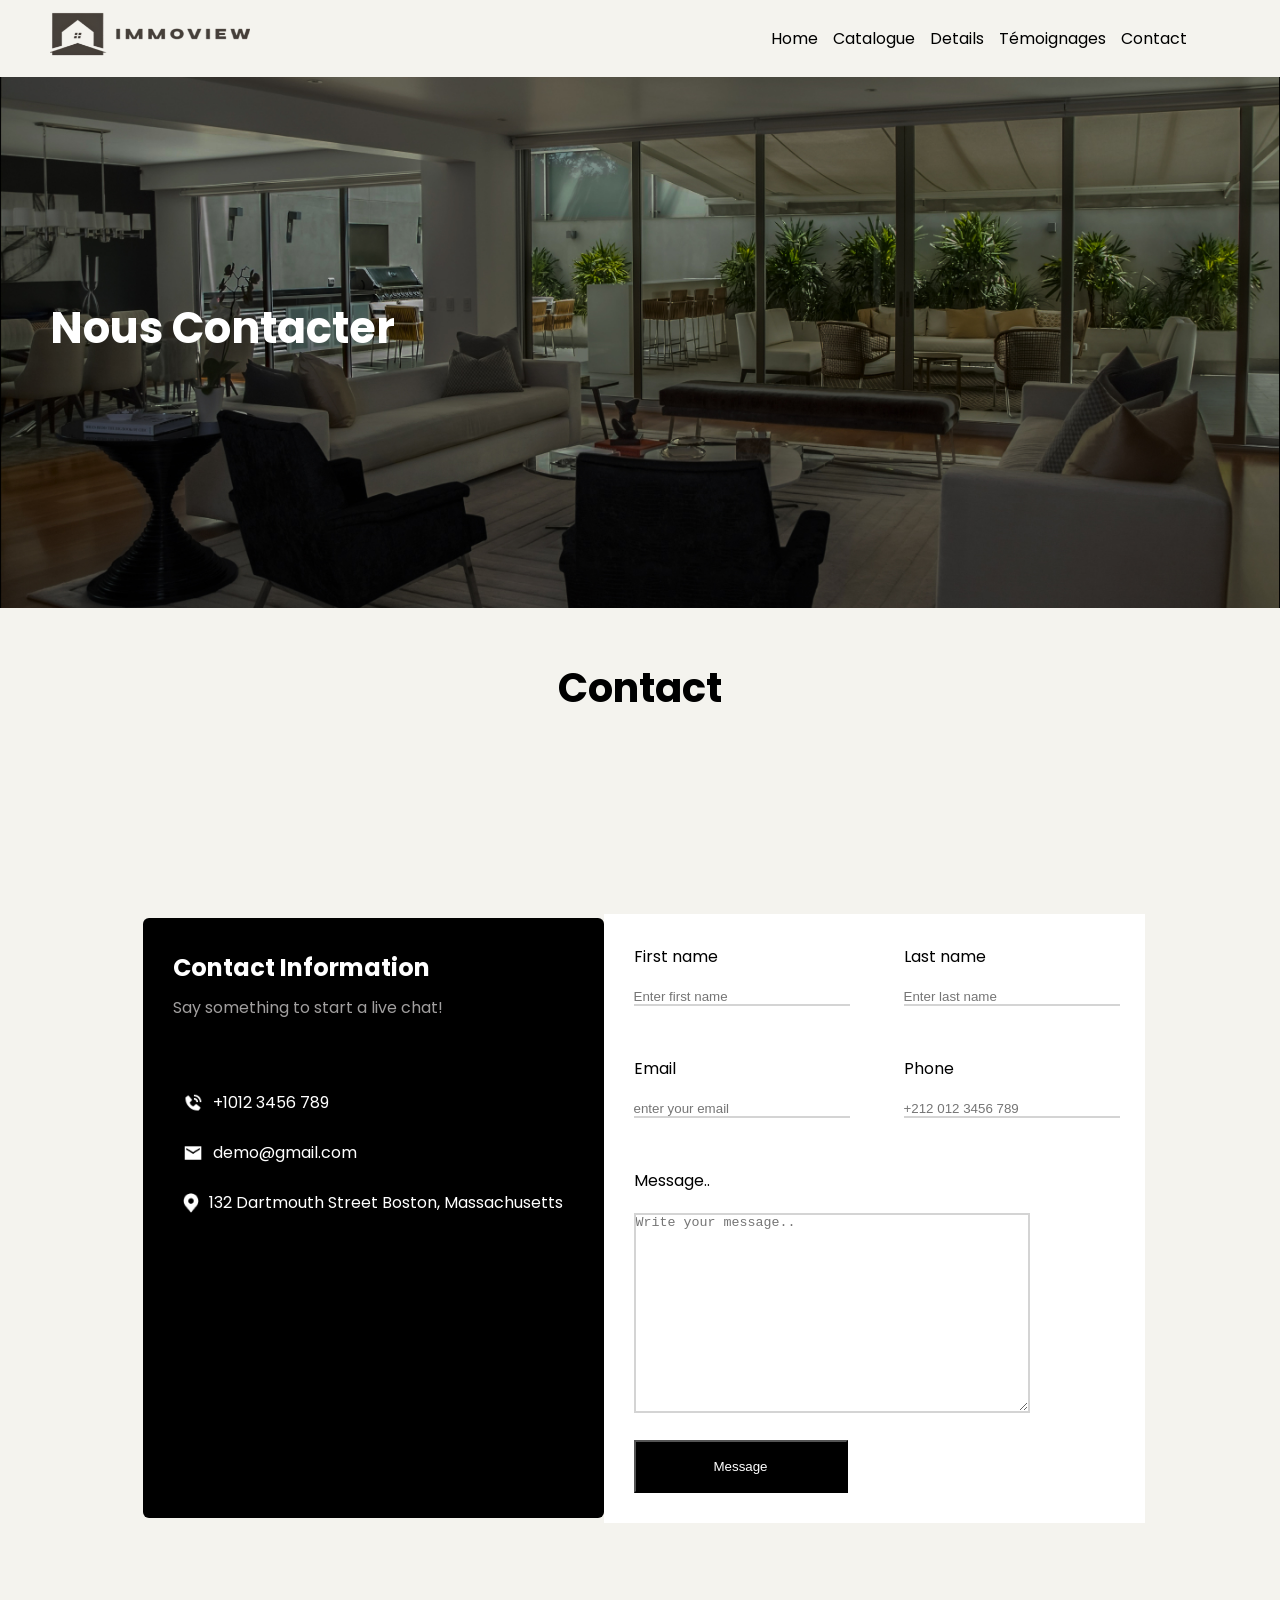
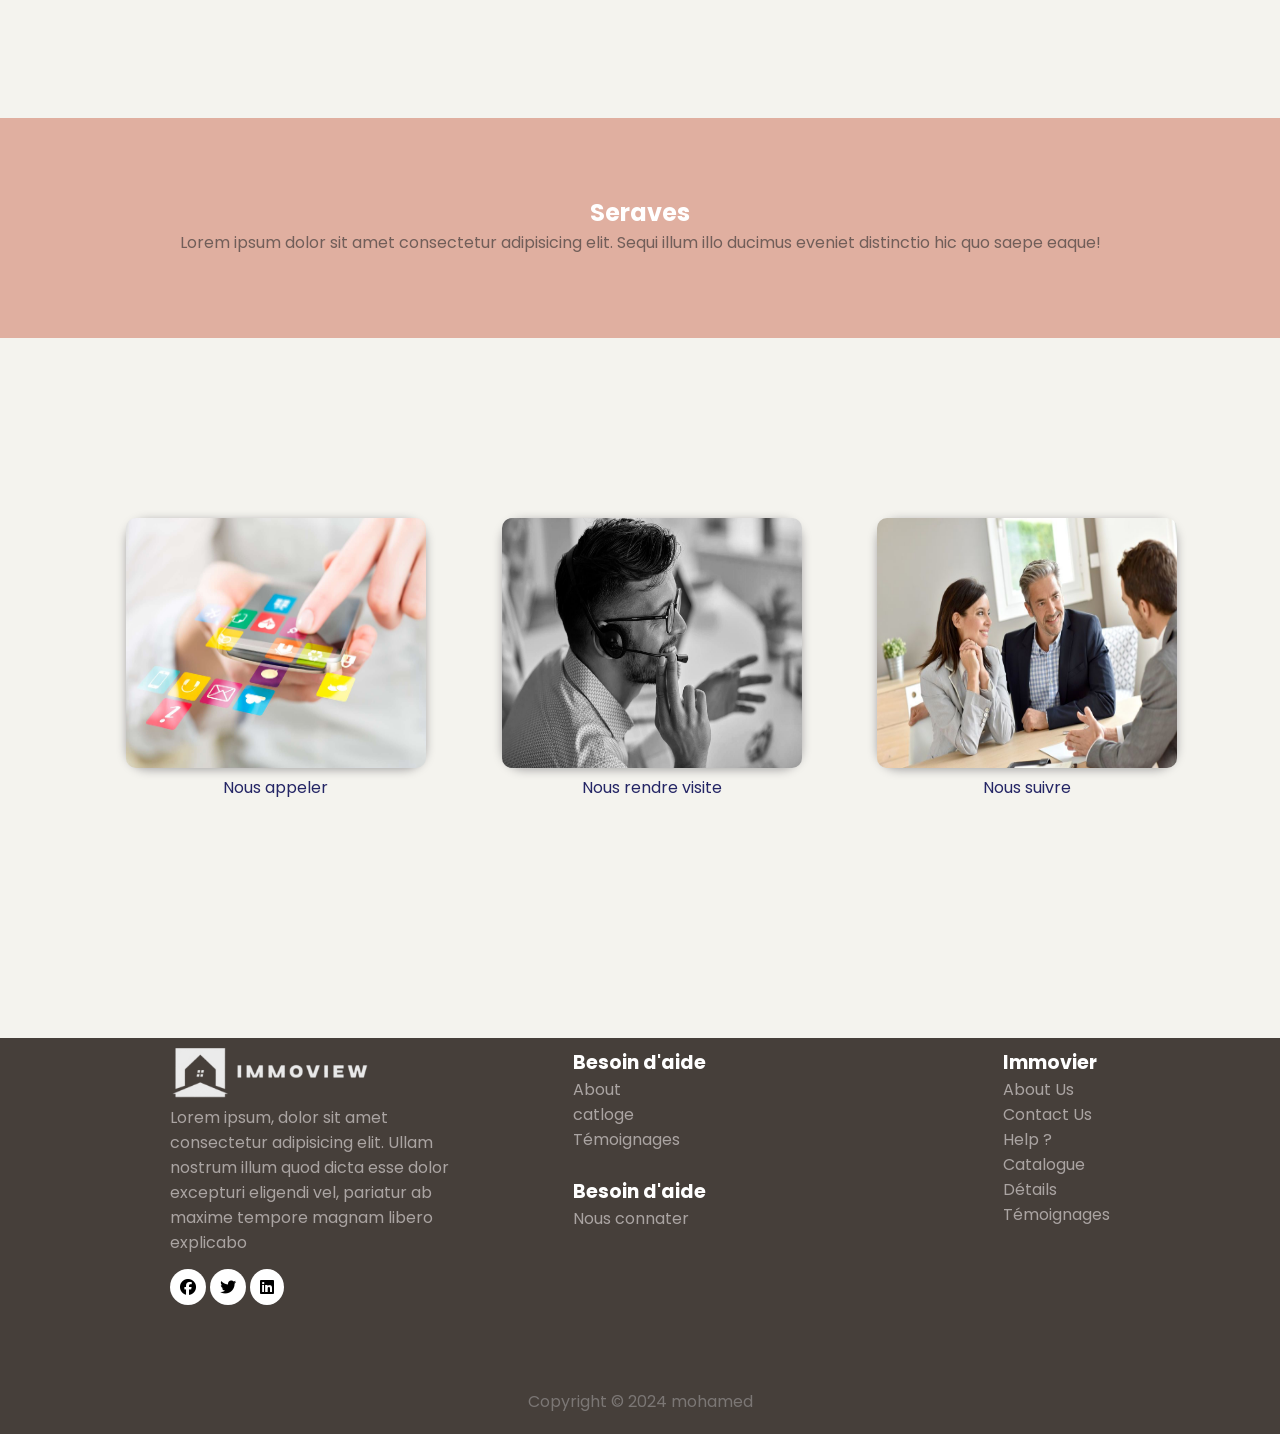
==== Contact.html @ 23dda1be "style media and add tasks in file contact" ====
<!DOCTYPE html>
<html lang="en">

<head>
    <meta charset="UTF-8">
    <meta name="viewport" content="width=device-width, initial-scale=1.0">
    <link rel="stylesheet" href="./css/style.css">
    <link rel="stylesheet" href="./css/media.css">
    <link rel="stylesheet" href="https://cdnjs.cloudflare.com/ajax/libs/font-awesome/6.6.0/css/all.min.css">
    <title>Contact</title>
</head>

<body>
    <!-- start header -->
    <nav>
        <div id="conitiner-nav">
            <div class="logo-nav">
                <img src="./img/logo.png" alt="">
            </div>
            <ul>
                <li><a href="Home.html">Home</a></li>
                <li><a href="Catalog.html">Catalogue</a></li>
                <li><a href="details.html">Details</a></li>
                <li><a href="Testimonials.html">Témoignages</a></li>
                <li><a href="Contact.html">Contact</a></li>
                <i class="fa-solid fa-x icon-open icon-close" onclick="CloseMun()"></i>

            </ul>

            <i class="fa-solid fa-bars icon-open " onclick="OpenMun()"></i>

        </div>
    </nav>


    <header>
        <div class="continer-header">
            <h2>Nous Contacter</h2>
        </div>

    </header>
    <!-- End header -->
    <!-- start contact -->
    <main>
        <section>
            <div class="contact-us">
                <h2>Contact</h2>
                    </div>
            <div class="continer-contact">
               
                <div class="card-iformation">
                    <h2>Contact Information</h2>
                    <p>Say something to start a live chat!</p>
                    <div class="icon-form">
                        <div class="phone">
                            <img src="./img/phone-call.png" alt="">
                            <p> +1012 3456 789</p>
                        </div>
                        <div class="email">
                            <img src="./img/email.png" alt="">
                            <p>demo@gmail.com</p>
                        </div>
                        <div class="vector">
                            <img src="./img/Vector.png" alt="">

                            <p>132 Dartmouth Street Boston, Massachusetts </p>
                        </div>
                    </div>
                    <div class="mapswrapper">
                        <iframe
                            src="https://www.google.com/maps/embed?pb=!1m18!1m12!1m3!1d3374.7726548442074!2d-9.262574017730044!3d32.23728740658102!2m3!1f0!2f0!3f0!3m2!1i1024!2i768!4f13.1!3m3!1m2!1s0xdac211719897669%3A0x6f59fa5bb517f58a!2sYouCode%20Safi!5e0!3m2!1sfr!2sus!4v1729709713182!5m2!1sfr!2sus"
                            width="600" height="450" style="border:0;" allowfullscreen="" loading="lazy"
                            referrerpolicy="no-referrer-when-downgrade"></iframe>
                    </div>

                </div>
                <form class="card_form">
                    <div class="first_name">
                        <label for=" first_name">First name</label>
                        <input type="text" placeholder="Enter first name">
                    </div>

                    <div>
                        <label for="last-name">Last name</label>
                        <input type="text" placeholder="Enter last name">
                    </div>

                    <div>
                        <label for="email">Email</label>
                    
                        <input type="Email" placeholder="enter your email">
                    </div>
                    <div>
                        <label for="phone">Phone</label>
                     
                        <input type="text" placeholder="+212 012 3456 789">
                    </div>
                    <div>
                        <label for="message">Message..</label>
                        <textarea name="message" id="" placeholder="Write your message.."></textarea>
                        <button type="submit">Message</button>

                    </div>
                    
                 

                    
                </form>
                
            </div>
            
        </section>
        <section>
            <div class="ContactUs">
                <h2>Seraves</h2>
                <p>Lorem ipsum dolor sit amet consectetur adipisicing elit. Sequi illum illo ducimus eveniet distinctio hic quo
                    saepe eaque!</p>
            </div>
        </section>
        <section class="section">
            
                 <div class="continer-serves">
                    <div class="servs-card">
                        <img src="./img/reseaux-sociaux.jpg" alt="">
                        <div>
                            <p>Nous appeler</p>
                        </div>
                    </div>
                    <div class="servs-card">
                        <img src="./img/phone.jpg" alt="">
                        <div>
                            <p>Nous rendre visite</p>
                        </div>
                    </div>
                    <div class="servs-card">
                        <img src="./img/agence.jpg" alt="">
                        <div>
                            <p>Nous suivre</p>
                        
                        </div>
                    </div>
                </div> 
        
            </section> 
        
    </main>

    <!-- end contact -->







    
    <!-- start footer -->
    <footer>
        <div class="continer-footer">
            <div class="logo-footer">
                <img src="./img/logoWhite.png" alt="">
                <p>Lorem ipsum, dolor sit amet consectetur adipisicing elit. Ullam nostrum illum quod dicta esse dolor
                    excepturi eligendi vel, pariatur ab maxime tempore magnam libero explicabo</p>
                <div class="icon-footer">
                    <i class="fa-brands fa-facebook"></i>
                    <i class="fa-brands fa-twitter"></i>
                    <i class="fa-brands fa-linkedin"></i>
                </div>
            </div>
            <div class="about_foter">
                <h1>Besoin d'aide</h1>
                <p>About </p>
                <p> catloge</p>
                <p>Témoignages</p>
                <br>
                <h1>Besoin d'aide</h1>
                <p>Nous connater</p>
            </div>
            <div class="immovier_footer">
                <h1>Immovier</h1>
                <p>About Us </p>
                <p>Contact Us</p>
                <p>Help ?</p>
                <p>Catalogue</p>
                <p>Détails</p>
                <p>Témoignages</p>
            </div>
        </div>
        <div class="copy">
            <p>Copyright &copy 2024 mohamed</p>
        </div>
    </footer>
    <!-- End footer -->
    <script src="./js/main.js"></script>
</body>

</html>
---- css/style.css ----
/* start home  */
@import url('https://fonts.googleapis.com/css2?family=Poppins:ital,wght@0,100;0,200;0,300;0,400;0,500;0,600;0,700;0,800;0,900;1,100;1,200;1,300;1,400;1,500;1,600;1,700;1,800;1,900&display=swap');

body {
    font-family: "Poppins", sans-serif;
    color: black;
    background: var(--color-body);
    width: 100%;
}

:root {
    --color-body: #F4F3EE;
    --color-scandry: #E0AFA0;
    --color-prancipal: #463F3A;
}

* {
    box-sizing: border-box;
    margin: 0;
    padding: 0;
}

nav ul {
    list-style: none;
    display: grid;
    grid-template-columns: repeat(6, auto);
    gap: 0 15px;



}

nav ul li a {
    text-decoration: none;
    color: black;
}

nav ul li a:hover {
    color: var(--color-scandry);
    border-bottom: 2px solid var(--color-scandry);
    padding: 10px 0;
}


#conitiner-nav {
    display: flex;
    align-items: center;
    justify-content: space-between;
    margin: 10px 50px;
    width: 90%;


}

.logo-nav img {
    width: 200px;
    height: 50px;
}

header {
    background-image: url("../img/img1 1.jpg");
    background-position: center;
    background-size: cover;
    background-repeat: no-repeat;
    margin: 0;
    padding: 0;
    height: 59vh;
    color: white;
    font-size: 36px;
    width: 100%;
}

.continer-header {
    position: relative;
    top: 40%;
    margin: 10px 50px;
    width: 100%;
    max-width: 100px;
    line-height: 79px;
    flex-wrap: wrap;

}


.continer-header h2 {
    width: 500%;
    font-size: 1.5em;
}




/* End home */

/* /* start style contact  */
.contact-us h2{
    margin: 50px;
    text-align: center;
    font-size: 40px;
}

.continer-contact {
    display: grid;
    grid-template-columns: repeat(2, auto);
    justify-content: center;
    align-items: center;
    margin:  50px;
    width: 95%;
    color: white;
    height: 100vh;

}

.mapswrapper iframe {
    width: 390px;
    height: 200px;
}

.card-iformation {
    margin: 30px 0;
    background: black;
    width: 461px;
    height: 600px;
    padding: 30px;
    line-height: 40px;
    border-radius: 6px;
}

.card-iformation>p {
    color: #eeecebac;
}

.phone,
.email,
.vector {
    display: flex;
    align-items: center;

}

.icon-form {
    margin: 50px 0;
    line-height: 50px;
}

.phone img,
.email img,
.vector img {
    height: 20px;
    margin: 10px;
}

.card_form {
    display: grid;
    grid-template-columns: repeat(2, 240px);
    gap: 30px;
    color: black;
    align-items: center;
    background: white;
    width: 95%;
    padding: 30px;

}

.card_form input {
    outline: 0;
    border: 0;
    border-bottom: 2px solid #61606045;
    background: none;
    margin: 20px 0;
    width: 90%;
}

.card_form input::placeholder {}

.card_form p {
    color: #dddddd92;
}

.card_form textarea {
    width: 165%;
    height: 200px;
    outline: 0;
    border: 2px solid #61606045;
    margin: 20px 0;
}

.card_form button {
    width: 214px;
    height: 53px;
    background: black;
    color: white;

}

.card_form button:hover {
    color: var(--color-scandry);
    background: none;
    border: 2px solid var(--color-scandry);
}

/* end style contact */
.ContactUs {
    text-align: center;
    background: var(--color-scandry);
    width: 100%;
    padding: 80px;
    line-height: 30px;

}

.ContactUs h2 {
    color: white;
}

.ContactUs p {
    color: #27282999;
    margin: 0 50px;
}

.continer-serves {

    display: grid;
    grid-template-columns: repeat(3, auto);
    justify-content: space-evenly;
    margin: 30vh 50px;
    width: 94%;
    margin-top: 20vh;
}

.continer-serves img {
    width: 300px;
    height: 250px;
    border-radius: 10px;
    border-radius: 10px 10px;


}

.servs-card {
    box-shadow: 0 2px 10px #a7a6a6;
    width: 300px;
    height: 250px;
    border-radius: 22px 22px;
    transition: 1s;
    
}

.servs-card img:hover {
    opacity: 0.4;
}


.servs-card :first-child {
    color: #242565;
    text-align: center;
}


.servs {
    text-align: center;
    color: var(--color-scan2);
    margin: 50px 0;
}

.blog p {
    color: #ddd;
}


/* /* start footer  */
footer {
    background: var(--color-prancipal);
    color: white;
    margin-top: 100px 0;
}

.continer-footer {
    display: grid;
    grid-template-columns: repeat(auto-fit, minmax(200px, 1fr));
    gap: 10px;
    height: auto;
    margin: 40px 160px;
    padding: 10px;

}

.about_foter {
    justify-self: center;
}

.immovier_footer {
    justify-self: end;

}

.continer-footer h1 {
    font-size: 19px;
}

.icon-footer i {
    padding: 10px;
    background: white;
    color: black;
    border-radius: 50%;
    margin: 14px 0;
}

.icon-footer i:hover {
    background: var(--color-scandry);
}

.continer-footer p {
    color: #e1dbdba5;
    width: 100%;

}

.logo-footer img {
    width: 200px;
    height: 50px;
}

hr {
    width: 80%;
    margin-left: 150px;
    margin-bottom: 20px;
    color: rgba(151, 147, 147, 0.659);
}

.copy {
    text-align: center;
    padding: 20px;
    color: rgba(151, 147, 147, 0.659);
}

/* end footer */
---- css/media.css ----
/*  */
:root {
    --color-body: #F4F3EE;
    --color-scandry: #E0AFA0;
    --color-prancipal: #463F3A;

}
 
@media (min-width:1338px) {
    
.icon-open,
.icon-close{
    visibility: hidden;
    position: absolute;
  }
  
}

@media (max-width:1336px) {
    .icon-open,
    .icon-close{
        visibility: hidden;
        position: absolute;
      }
    
   

    .continer-header{
        font-size:0.8em;
    }
 

}
@media (max-width:1023px) {
    .about_foter{
        justify-self: start;
    }
    .immovier_footer{
        justify-self: start;
    
    }
    hr{
        display: none;
    }
    .continer-footer{
   margin: 20px;
   
    }
   
    
.card_form{
    width: 500px;
    grid-template-columns: repeat(2,200px);
    justify-content: center;
}  


 .continer-contact{
    grid-template-columns: repeat(1,200px);
    justify-content: center;
    width: 100%;
  
} 
.card-iformation {
    width: 480px;
    height: 600px;
}
 












.card_form{
    width: 480px;

   justify-content: center;
} 
 .continer-contact{
    justify-content: center;
    width: 100%;
  position: relative;
  transform: translate(-20%);
} 
.card-iformation {
    width: 480px;
    height: 600px;
}


.continer-serves {
    grid-template-columns: repeat(2, auto);
margin: 30vh 50px;
gap:60px 0;
margin-top: 140vh;

}

}







@media (max-width:768pX) {
    
    nav ul{
        display: none;
         justify-items: start;
        grid-template-columns: repeat(1, auto);
        position: absolute;
        top: 80px;
        line-height: 50px;
        left: 0;
        background: var(--color-body);
        padding:87px 100px ;
        transform: translate(-0%);
        z-index: 10;
    
       

    }  
     footer{
    
   
    }
       
.icon-open,
.icon-close{
    visibility: visible;
   
  }
  .icon-close{
    position: absolute;
    top: 15px;
    font-size: 10px;
  }
    .icon-open
   {
        position: absolute;
        right: 20px;
        font-size: 40px;
        align-self: center;
    } 
    
    .continer-header h2{
        width: 400%;
    font-size: 1.4em;
}


.mapswrapper iframe {
    width: 240px;
    height: 150px;
}
 .card_form{
    width: 440px;
   justify-content: center;
   align-self: center;
   padding: 10px;
} 
 .continer-contact{
    grid-template-columns: repeat(1,100px);
    justify-content: center;
    position: relative;
    right: 8%;
} 
.card-iformation {
    width: 440px;
    height: 600px;
 

}
.continer-serves {
    grid-template-columns: repeat(1, auto);
  
    height: 140vh;
}
}


@media (max-width:562px) {
    .continer-contact{
        
        right: 22%;
    } 
  
}
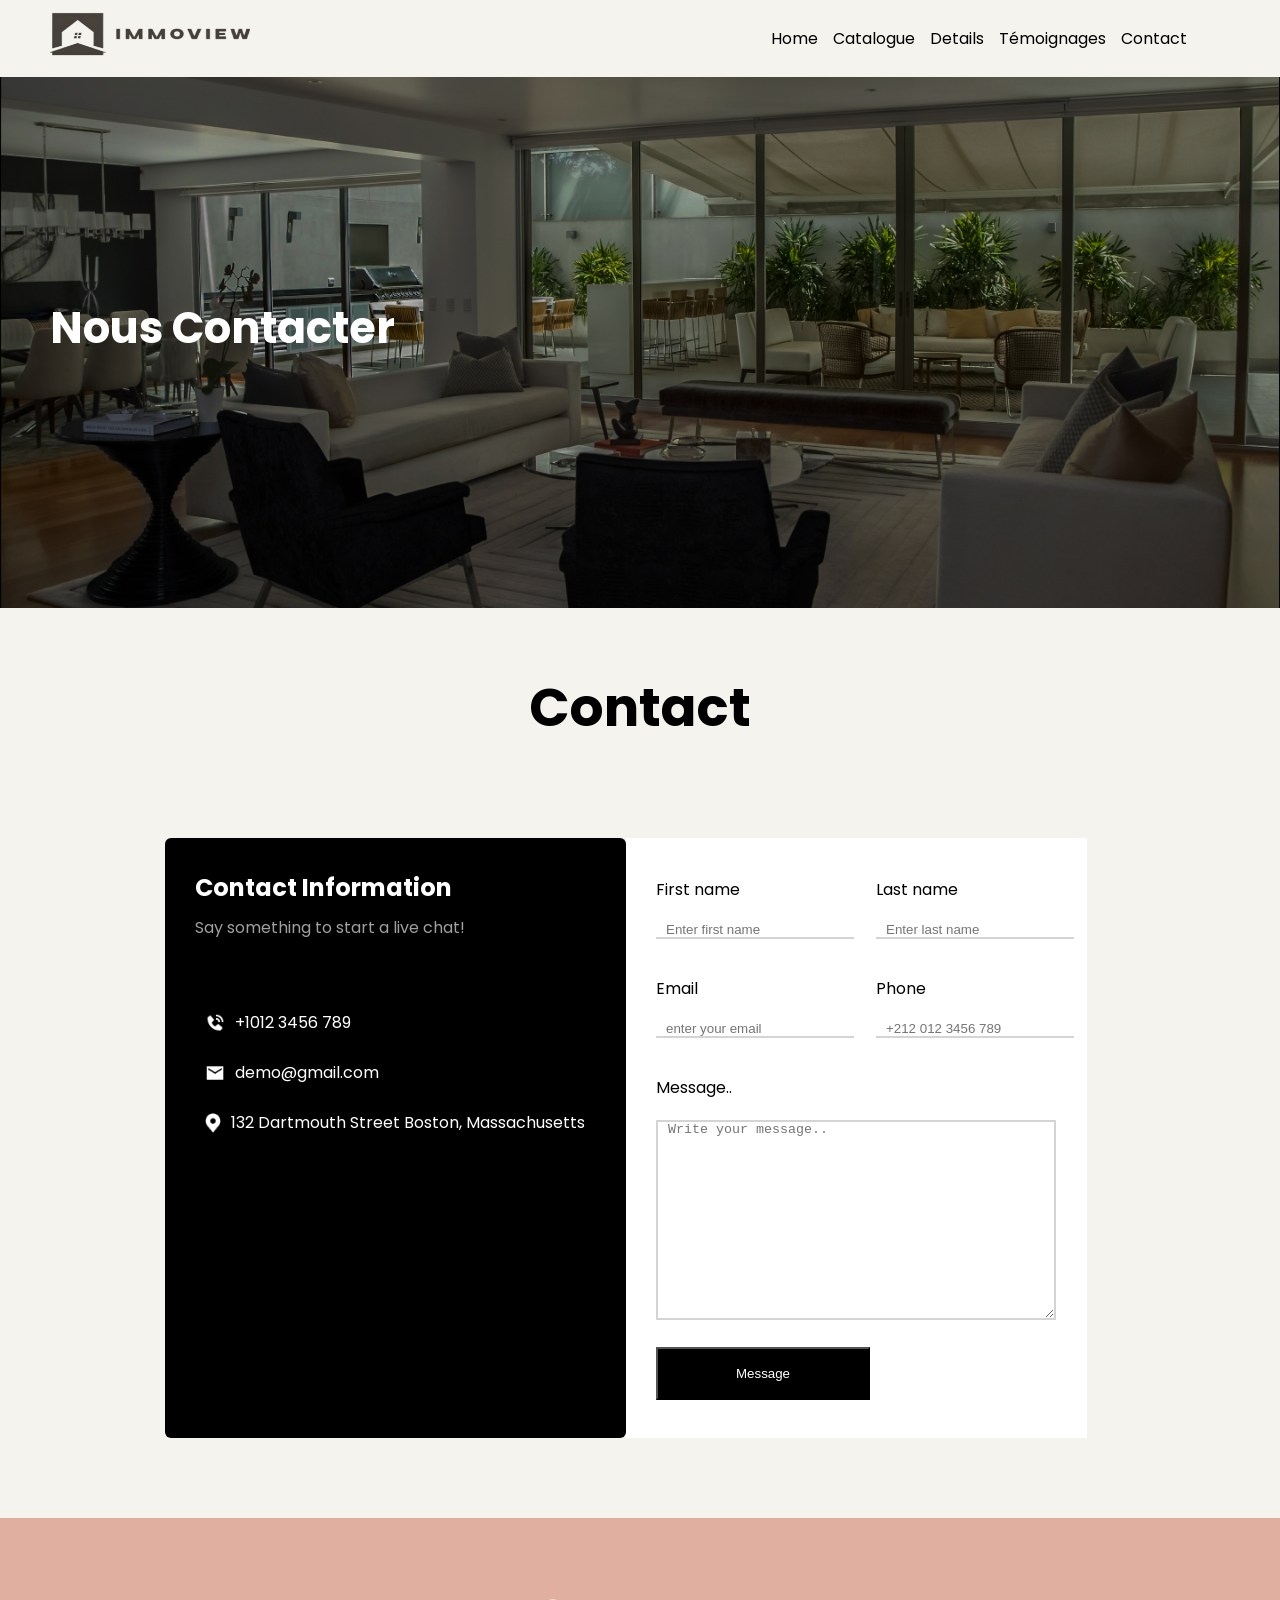
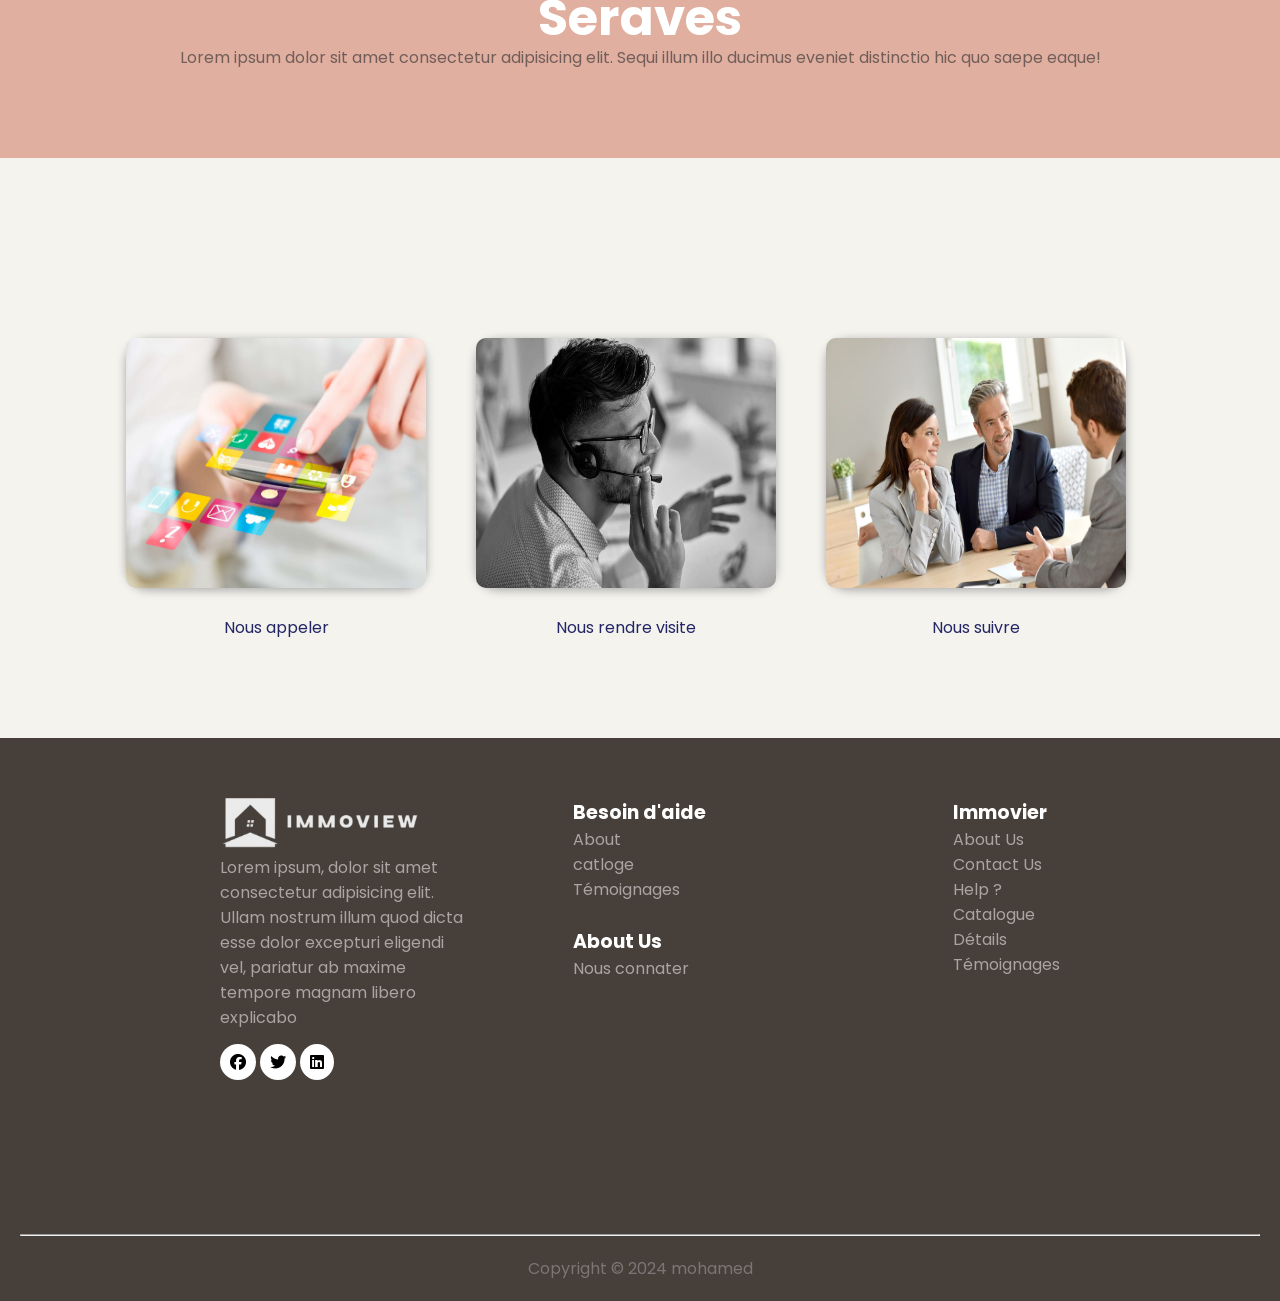
==== commit bb46c832: "add style page contact and media" ====
--- a/Contact.html
+++ b/Contact.html
@@ -26,8 +26,8 @@
                 <i class="fa-solid fa-x icon-open icon-close" onclick="CloseMun()"></i>
 
             </ul>
+            <i class="fa-solid fa-bars icon-open " onclick="OpenMun()"></i>
 
-            <i class="fa-solid fa-bars icon-open " onclick="OpenMun()"></i>
 
         </div>
     </nav>
@@ -43,7 +43,7 @@
     <!-- start contact -->
     <main>
         <section>
-            <div class="contact-us">
+            <div class="contact">
                 <h2>Contact</h2>
                     </div>
             <div class="continer-contact">
@@ -117,7 +117,7 @@
                     saepe eaque!</p>
             </div>
         </section>
-        <section class="section">
+        <section class="section-serves">
             
                  <div class="continer-serves">
                     <div class="servs-card">
@@ -173,7 +173,7 @@
                 <p> catloge</p>
                 <p>Témoignages</p>
                 <br>
-                <h1>Besoin d'aide</h1>
+                <h1>About Us</h1>
                 <p>Nous connater</p>
             </div>
             <div class="immovier_footer">
@@ -187,6 +187,7 @@
             </div>
         </div>
         <div class="copy">
+            <hr>
             <p>Copyright &copy 2024 mohamed</p>
         </div>
     </footer>
--- a/css/style.css
+++ b/css/style.css
@@ -93,21 +93,20 @@
 /* End home */
 
 /* /* start style contact  */
-.contact-us h2{
-    margin: 50px;
-    text-align: center;
-    font-size: 40px;
+.contact h2{
+    margin: 60px 0;
+    text-align: center;
+    font-size: 53px;
 }
 
 .continer-contact {
-    display: grid;
-    grid-template-columns: repeat(2, auto);
+    display: flex;
     justify-content: center;
     align-items: center;
     margin:  50px;
-    width: 95%;
-    color: white;
-    height: 100vh;
+    width: 90%;
+    color: white;
+    height: auto;
 
 }
 
@@ -152,13 +151,13 @@
 
 .card_form {
     display: grid;
-    grid-template-columns: repeat(2, 240px);
-    gap: 30px;
+    grid-template-columns: repeat(2,220px);
     color: black;
     align-items: center;
     background: white;
-    width: 95%;
     padding: 30px;
+    max-width:461px;
+    height: 600px;
 
 }
 
@@ -169,20 +168,22 @@
     background: none;
     margin: 20px 0;
     width: 90%;
-}
-
-.card_form input::placeholder {}
+    padding:0 10px;
+}
+
 
 .card_form p {
     color: #dddddd92;
 }
 
 .card_form textarea {
-    width: 165%;
+   width: 400px;
     height: 200px;
     outline: 0;
     border: 2px solid #61606045;
     margin: 20px 0;
+    padding:0 10px;
+   
 }
 
 .card_form button {
@@ -205,12 +206,14 @@
     background: var(--color-scandry);
     width: 100%;
     padding: 80px;
-    line-height: 30px;
+    line-height: 40px;
 
 }
 
 .ContactUs h2 {
     color: white;
+    font-weight: bold;
+    font-size: 50px;
 }
 
 .ContactUs p {
@@ -219,12 +222,12 @@
 }
 
 .continer-serves {
-
     display: grid;
     grid-template-columns: repeat(3, auto);
-    justify-content: space-evenly;
-    margin: 30vh 50px;
-    width: 94%;
+    justify-content: center;
+    margin:150px 50px;
+    width: 90%;
+    gap: 50px ;
     margin-top: 20vh;
 }
 
@@ -243,7 +246,10 @@
     height: 250px;
     border-radius: 22px 22px;
     transition: 1s;
-    
+   
+}
+.servs-card p{
+    margin: 20px;
 }
 
 .servs-card img:hover {
@@ -265,6 +271,7 @@
 
 .blog p {
     color: #ddd;
+   
 }
 
 
@@ -281,7 +288,7 @@
     gap: 10px;
     height: auto;
     margin: 40px 160px;
-    padding: 10px;
+    padding: 60px;
 
 }
 
@@ -312,7 +319,7 @@
 
 .continer-footer p {
     color: #e1dbdba5;
-    width: 100%;
+    width: 90%;
 
 }
 
@@ -320,12 +327,8 @@
     width: 200px;
     height: 50px;
 }
-
-hr {
-    width: 80%;
-    margin-left: 150px;
-    margin-bottom: 20px;
-    color: rgba(151, 147, 147, 0.659);
+hr{
+    margin: 20px 0;
 }
 
 .copy {
--- a/css/media.css
+++ b/css/media.css
@@ -39,27 +39,23 @@
         justify-self: start;
     
     }
-    hr{
-        display: none;
-    }
     .continer-footer{
    margin: 20px;
    
     }
-   
-    
+     
 .card_form{
-    width: 500px;
     grid-template-columns: repeat(2,200px);
     justify-content: center;
+    align-items: center;
+    width: 480px;
 }  
 
 
  .continer-contact{
-    grid-template-columns: repeat(1,200px);
-    justify-content: center;
-    width: 100%;
-  
+    display: block;
+    justify-items: center;
+
 } 
 .card-iformation {
     width: 480px;
@@ -69,39 +65,11 @@
 
 
 
-
-
-
-
-
-
-
-
-
-.card_form{
-    width: 480px;
-
-   justify-content: center;
-} 
- .continer-contact{
-    justify-content: center;
-    width: 100%;
-  position: relative;
-  transform: translate(-20%);
-} 
-.card-iformation {
-    width: 480px;
-    height: 600px;
+.continer-serves {
+    grid-template-columns: repeat(2, auto);
+gap:50px;
 }
 
-
-.continer-serves {
-    grid-template-columns: repeat(2, auto);
-margin: 30vh 50px;
-gap:60px 0;
-margin-top: 140vh;
-
-}
 
 }
 
@@ -129,10 +97,7 @@
        
 
     }  
-     footer{
-    
    
-    }
        
 .icon-open,
 .icon-close{
@@ -150,6 +115,7 @@
         right: 20px;
         font-size: 40px;
         align-self: center;
+        
     } 
     
     .continer-header h2{
@@ -163,30 +129,40 @@
     height: 150px;
 }
  .card_form{
-    width: 440px;
-   justify-content: center;
-   align-self: center;
-   padding: 10px;
+    width: 445px;
+
 } 
  .continer-contact{
-    grid-template-columns: repeat(1,100px);
-    justify-content: center;
-    position: relative;
-    right: 8%;
+    display: block;
+justify-self: center;
 } 
 .card-iformation {
-    width: 440px;
-    height: 600px;
- 
-
+    width: 445px;
+justify-self: center;
+  
 }
 .continer-serves {
     grid-template-columns: repeat(1, auto);
-  
     height: 140vh;
+   
+   
+    justify-self: center;
+   
+
+}
+
+.card_form input {
+    padding:10px 20px;
+}
+.servs-card{
+    display: block;
+    justify-items: center;
+    justify-self: center;
+    justify-content: center;
+
 }
 }
-
+/* 
 
 @media (max-width:562px) {
     .continer-contact{
@@ -194,4 +170,4 @@
         right: 22%;
     } 
   
-} +}  */
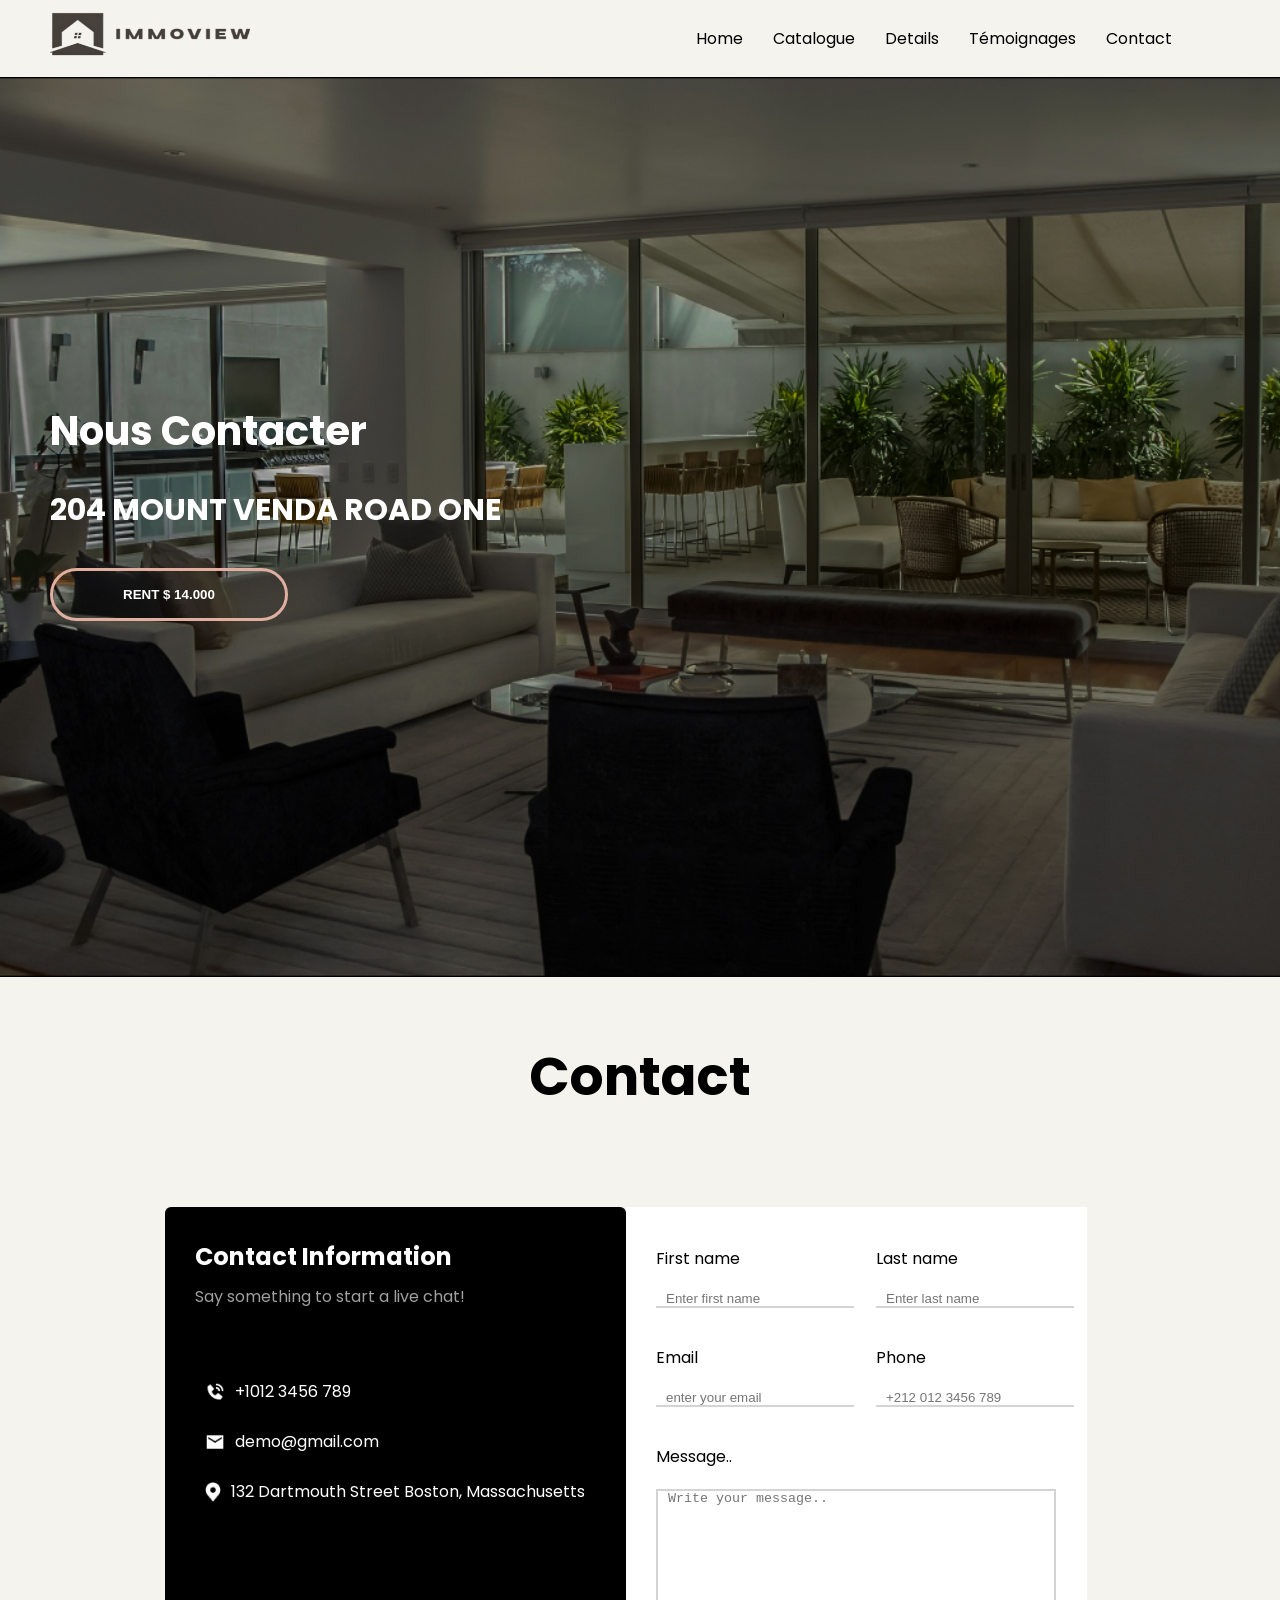
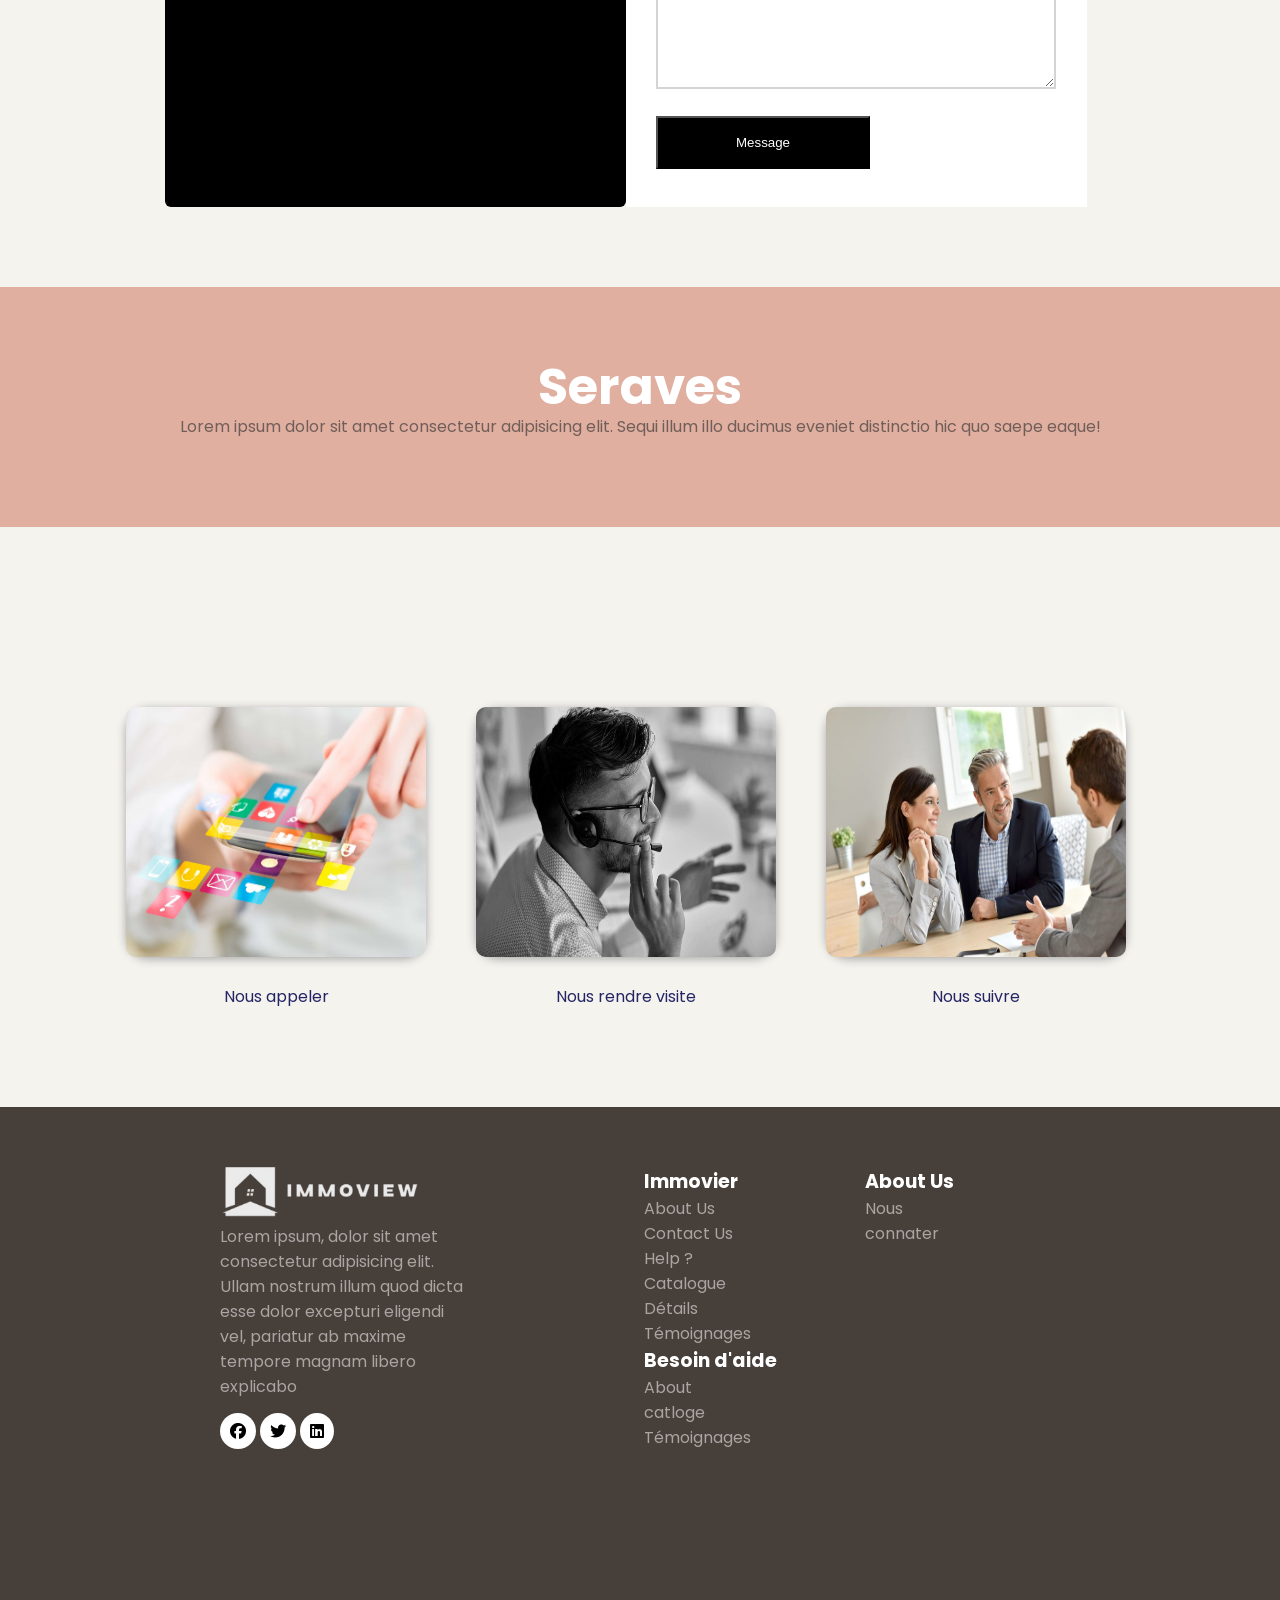
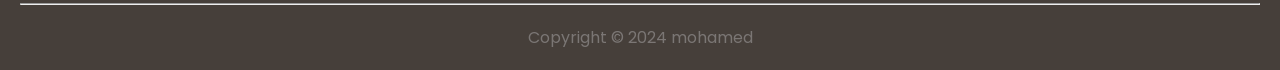
==== commit ef2858da: "add tags in contact" ====
--- a/Contact.html
+++ b/Contact.html
@@ -32,10 +32,11 @@
         </div>
     </nav>
 
-
     <header>
         <div class="continer-header">
-            <h2>Nous Contacter</h2>
+            <h3>Nous Contacter</h3>
+       <h2><span>204</span> MOUNT VENDA ROAD ONE</h2>
+       <button>RENT $ 14.000</button>
         </div>
 
     </header>
@@ -167,16 +168,7 @@
                     <i class="fa-brands fa-linkedin"></i>
                 </div>
             </div>
-            <div class="about_foter">
-                <h1>Besoin d'aide</h1>
-                <p>About </p>
-                <p> catloge</p>
-                <p>Témoignages</p>
-                <br>
-                <h1>About Us</h1>
-                <p>Nous connater</p>
-            </div>
-            <div class="immovier_footer">
+            <div class="immovier_footer ">
                 <h1>Immovier</h1>
                 <p>About Us </p>
                 <p>Contact Us</p>
@@ -184,6 +176,17 @@
                 <p>Catalogue</p>
                 <p>Détails</p>
                 <p>Témoignages</p>
+                <h1>Besoin d'aide</h1>
+                <p>About </p>
+                <p> catloge</p>
+                <p>Témoignages</p>
+                
+            </div>
+            <div class="about_foter">
+                <h1>About Us</h1>
+                <p>Nous connater</p>
+                <br>
+                
             </div>
         </div>
         <div class="copy">
--- a/css/style.css
+++ b/css/style.css
@@ -24,7 +24,7 @@
     list-style: none;
     display: grid;
     grid-template-columns: repeat(6, auto);
-    gap: 0 15px;
+    gap: 0 30px;
 
 
 
@@ -64,29 +64,42 @@
     background-repeat: no-repeat;
     margin: 0;
     padding: 0;
-    height: 59vh;
     color: white;
     font-size: 36px;
     width: 100%;
+        height: 100vh;
 }
 
 .continer-header {
     position: relative;
-    top: 40%;
+    top: 35%;
     margin: 10px 50px;
-    width: 100%;
-    max-width: 100px;
+    width: 90%;
+    /* max-width: 100px; */
     line-height: 79px;
     flex-wrap: wrap;
 
 }
 
+.continer-header h3 {
+    width: 90%;
+font-size:40px;
+}
 
 .continer-header h2 {
-    width: 500%;
-    font-size: 1.5em;
-}
-
+    width: 90%;
+    font-size: 30px;
+}
+
+.continer-header button{
+    padding: 16px 70px ;
+    background: none;
+    border: 3px solid var(--color-scandry);
+    border-radius: 50px;
+    color: white;
+    font-weight: bold;
+   
+}
 
 
 
@@ -337,4 +350,4 @@
     color: rgba(151, 147, 147, 0.659);
 }
 
-/* end footer */+/* end footer */
--- a/css/media.css
+++ b/css/media.css
@@ -119,7 +119,7 @@
     } 
     
     .continer-header h2{
-        width: 400%;
+        width: 90%;
     font-size: 1.4em;
 }
 
@@ -164,7 +164,7 @@
 }
 /* 
 
-@media (max-width:562px) {
+@media (max-width:457px) {
     .continer-contact{
         
         right: 22%;
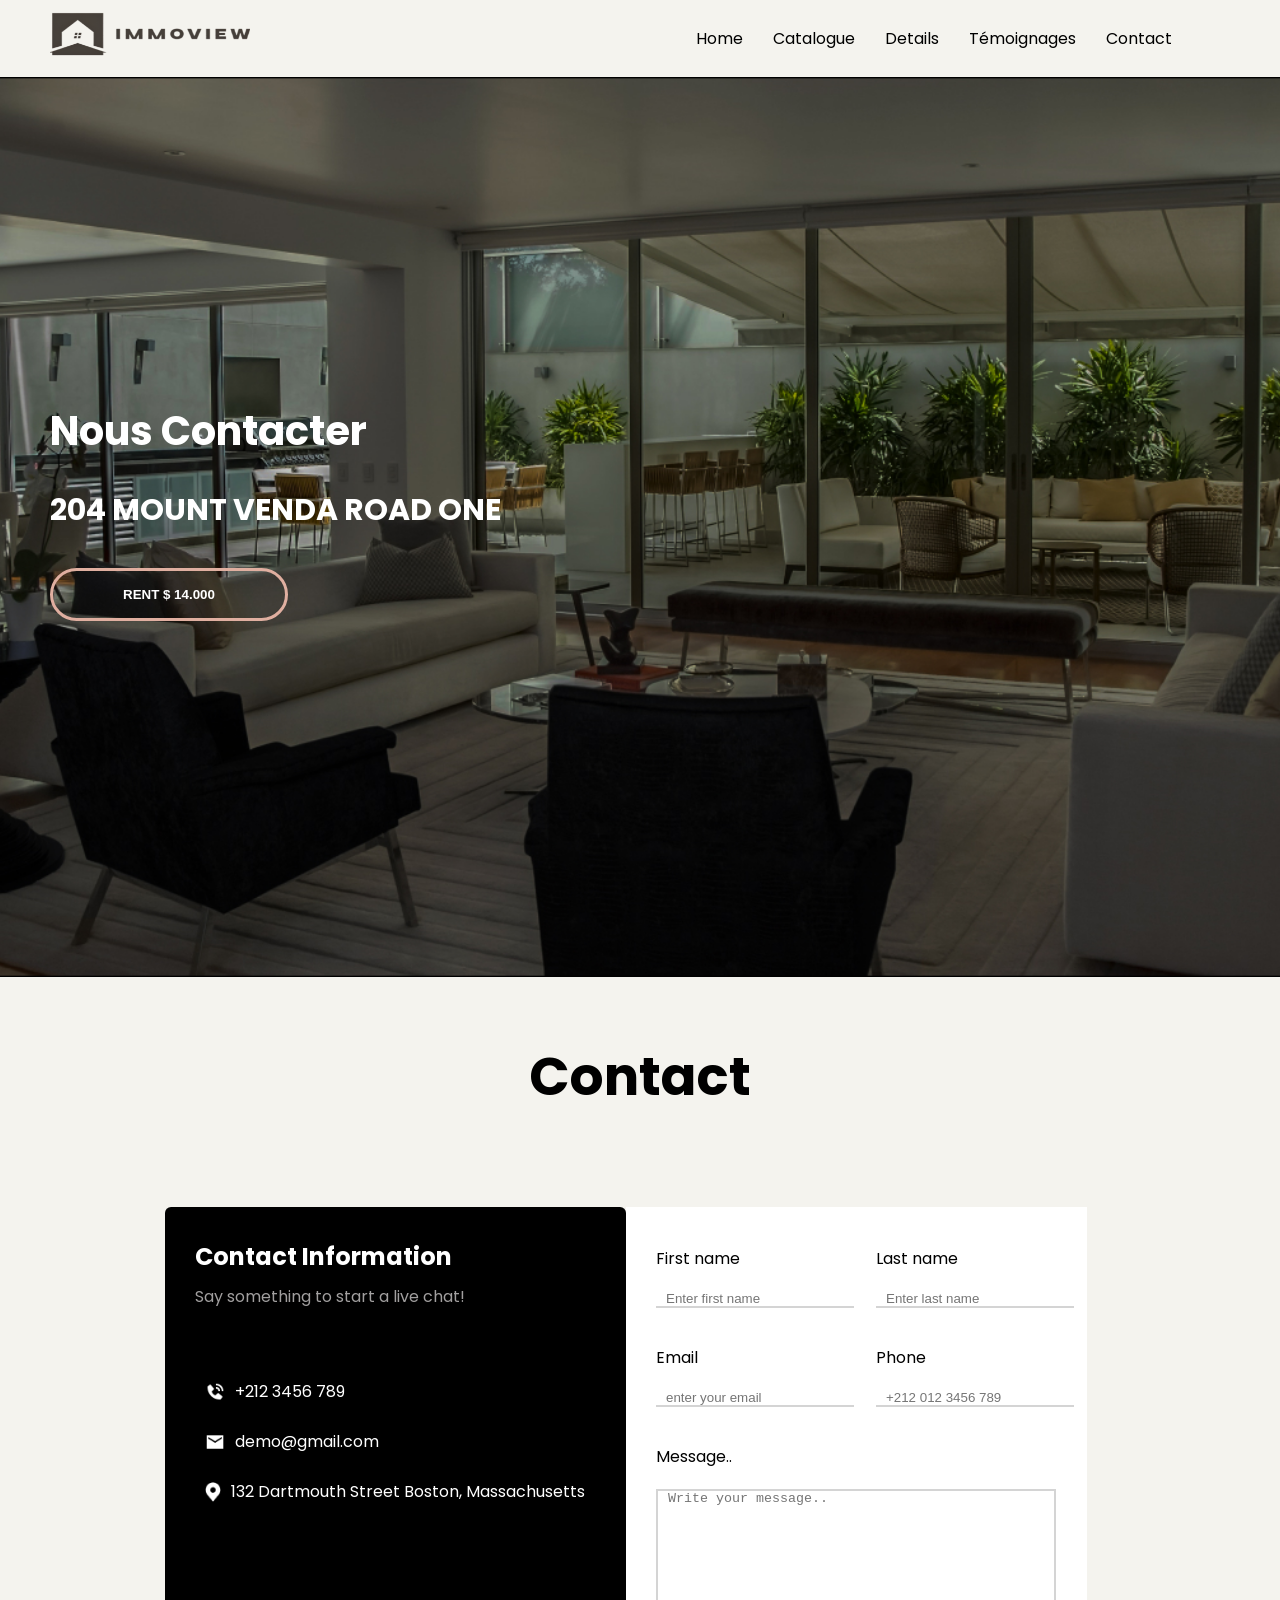
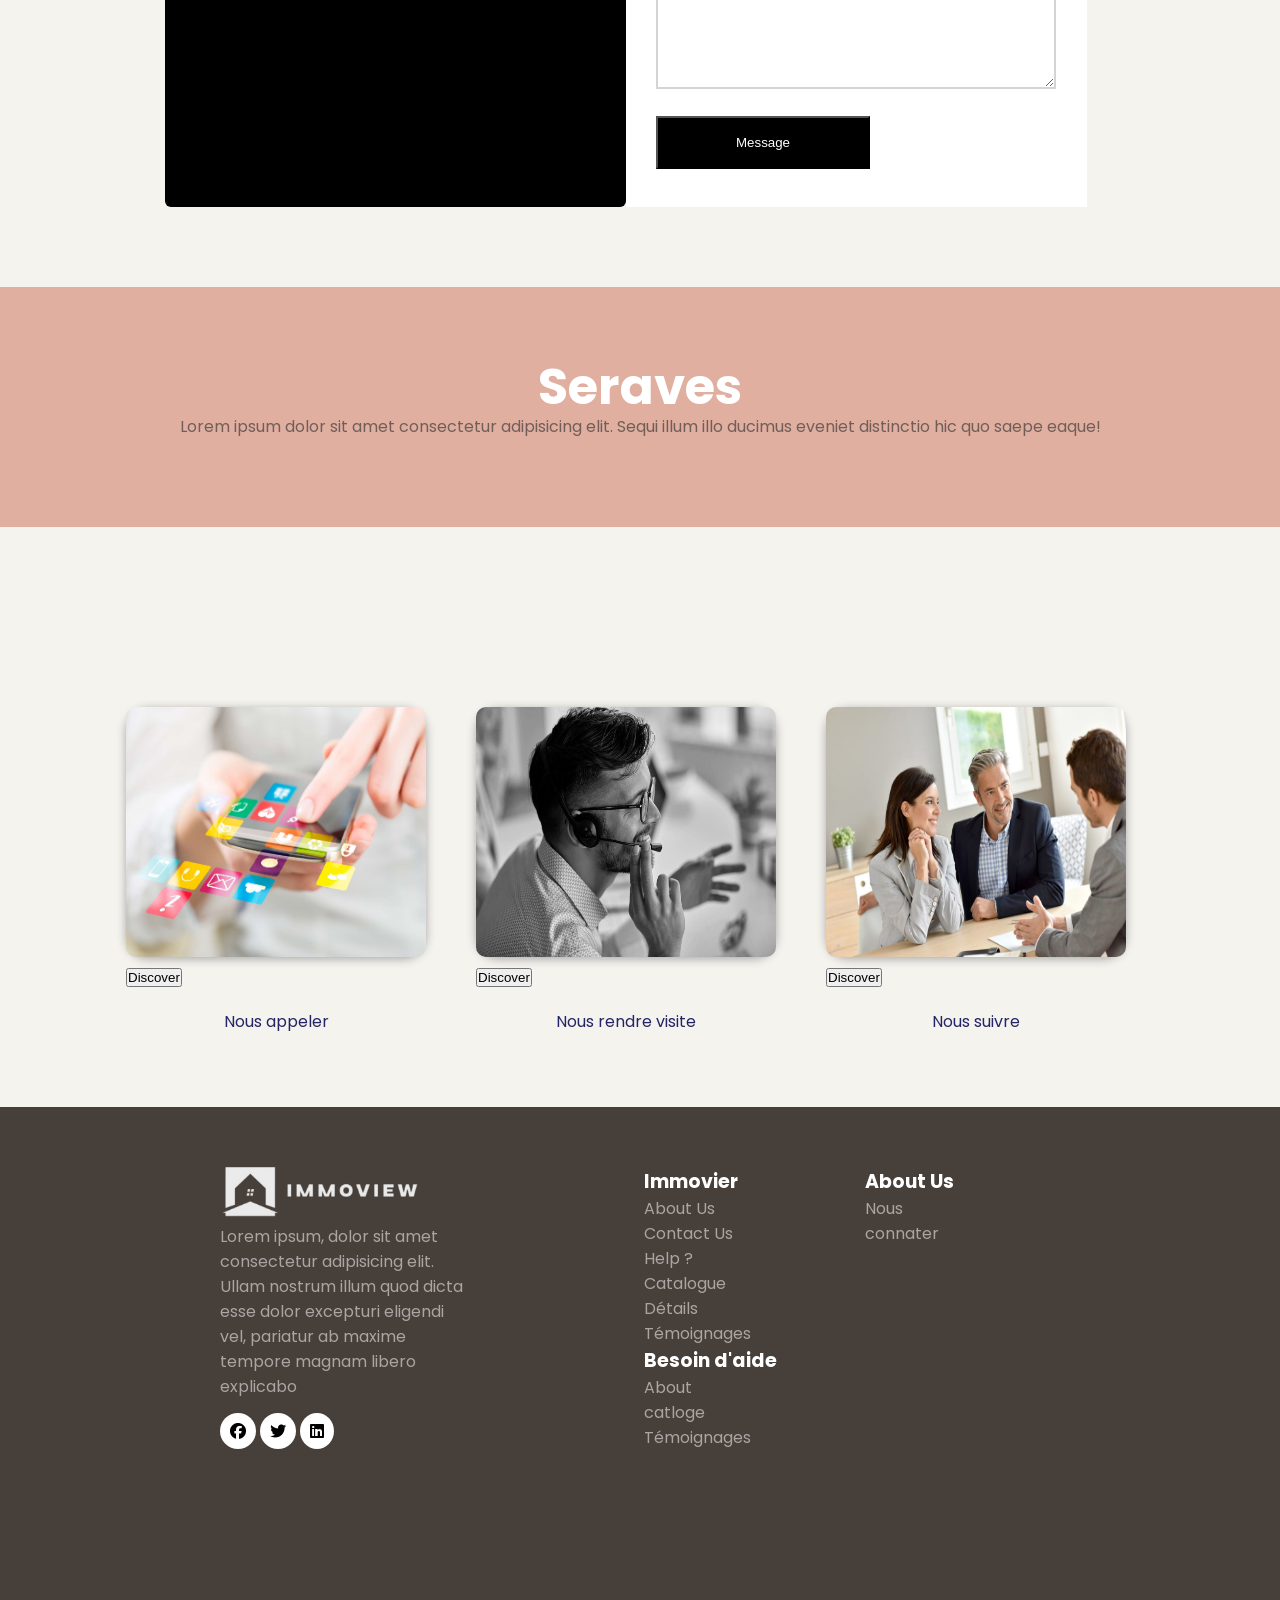
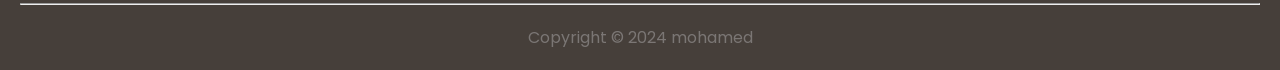
==== commit 6a377901: "add nwe btn in serves" ====
--- a/Contact.html
+++ b/Contact.html
@@ -55,7 +55,7 @@
                     <div class="icon-form">
                         <div class="phone">
                             <img src="./img/phone-call.png" alt="">
-                            <p> +1012 3456 789</p>
+                            <p> +212 3456 789</p>
                         </div>
                         <div class="email">
                             <img src="./img/email.png" alt="">
@@ -123,18 +123,24 @@
                  <div class="continer-serves">
                     <div class="servs-card">
                         <img src="./img/reseaux-sociaux.jpg" alt="">
+                        <button class="btn-one">Discover</button>
+
                         <div>
                             <p>Nous appeler</p>
                         </div>
                     </div>
                     <div class="servs-card">
                         <img src="./img/phone.jpg" alt="">
+                        <button class="btn-two">Discover</button>
                         <div>
                             <p>Nous rendre visite</p>
+                            
                         </div>
                     </div>
                     <div class="servs-card">
                         <img src="./img/agence.jpg" alt="">
+                        <button class="btn-tree">Discover</button>
+
                         <div>
                             <p>Nous suivre</p>
                         
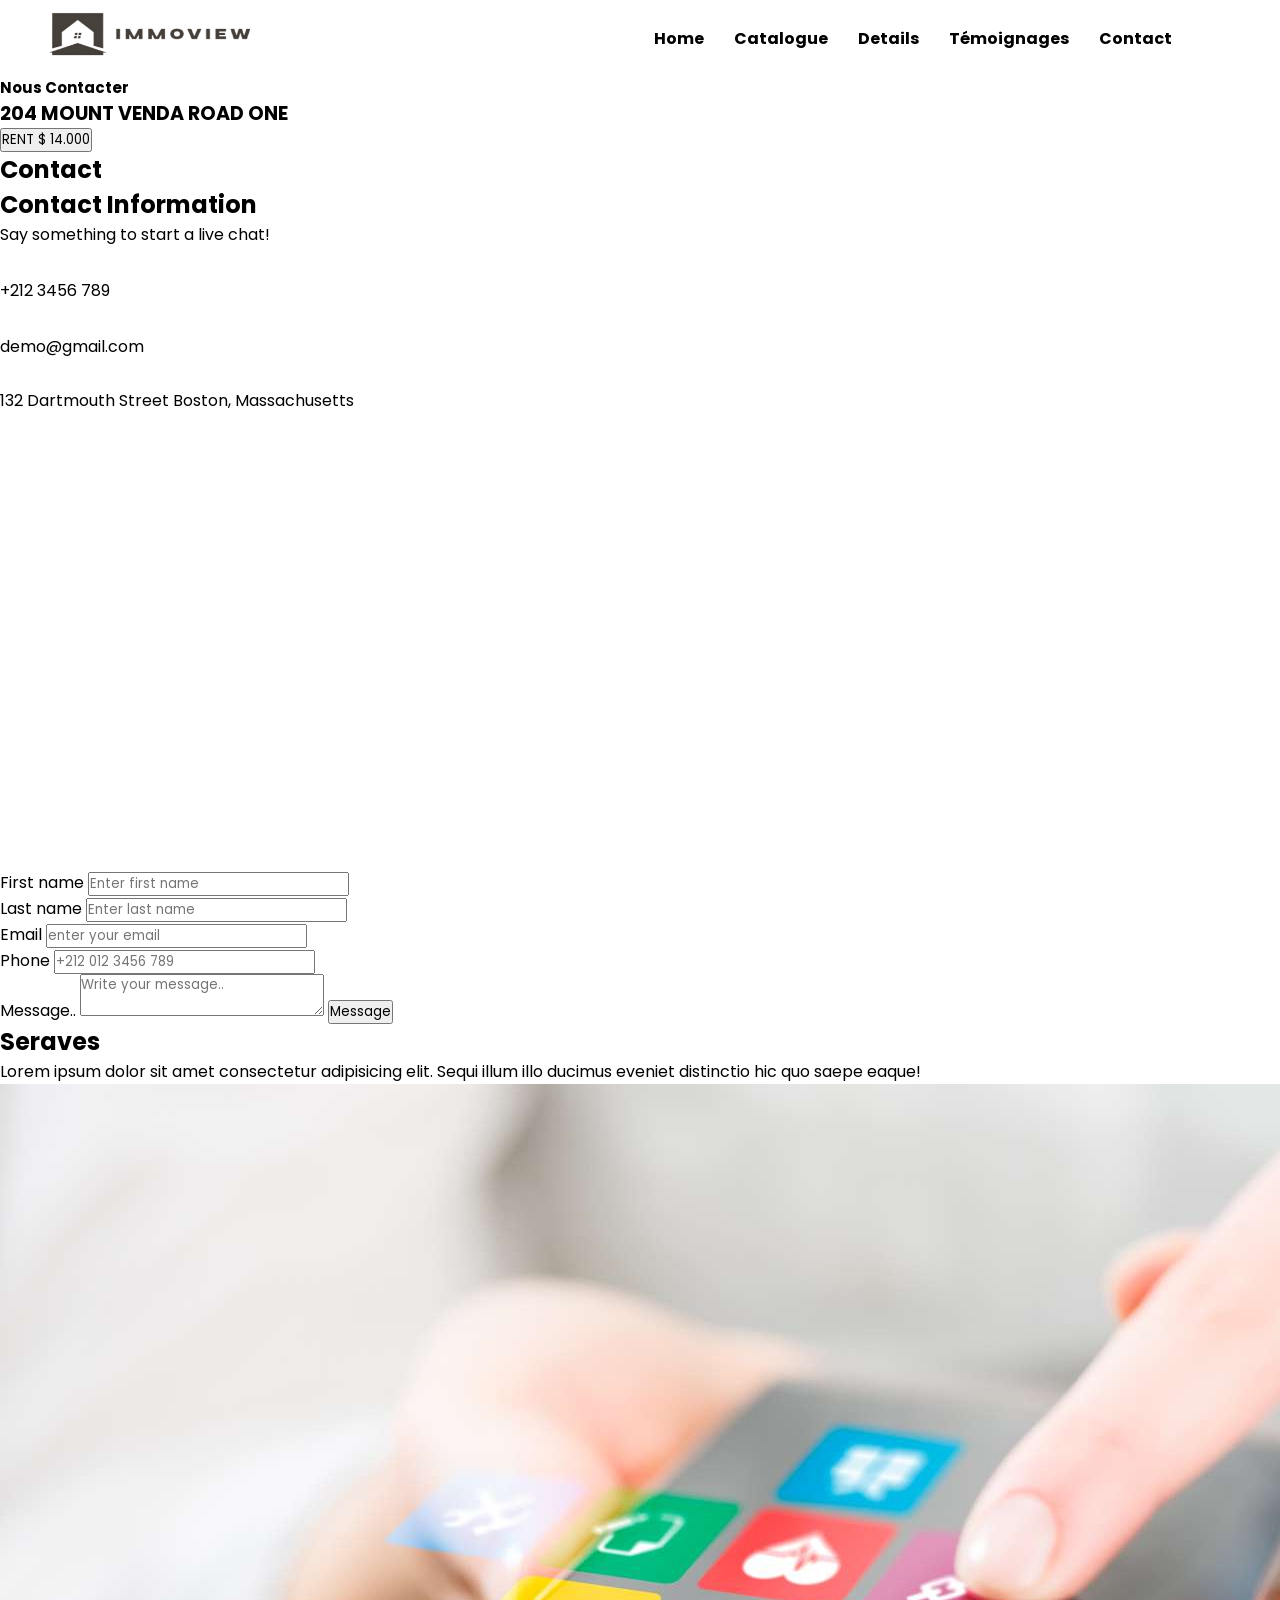
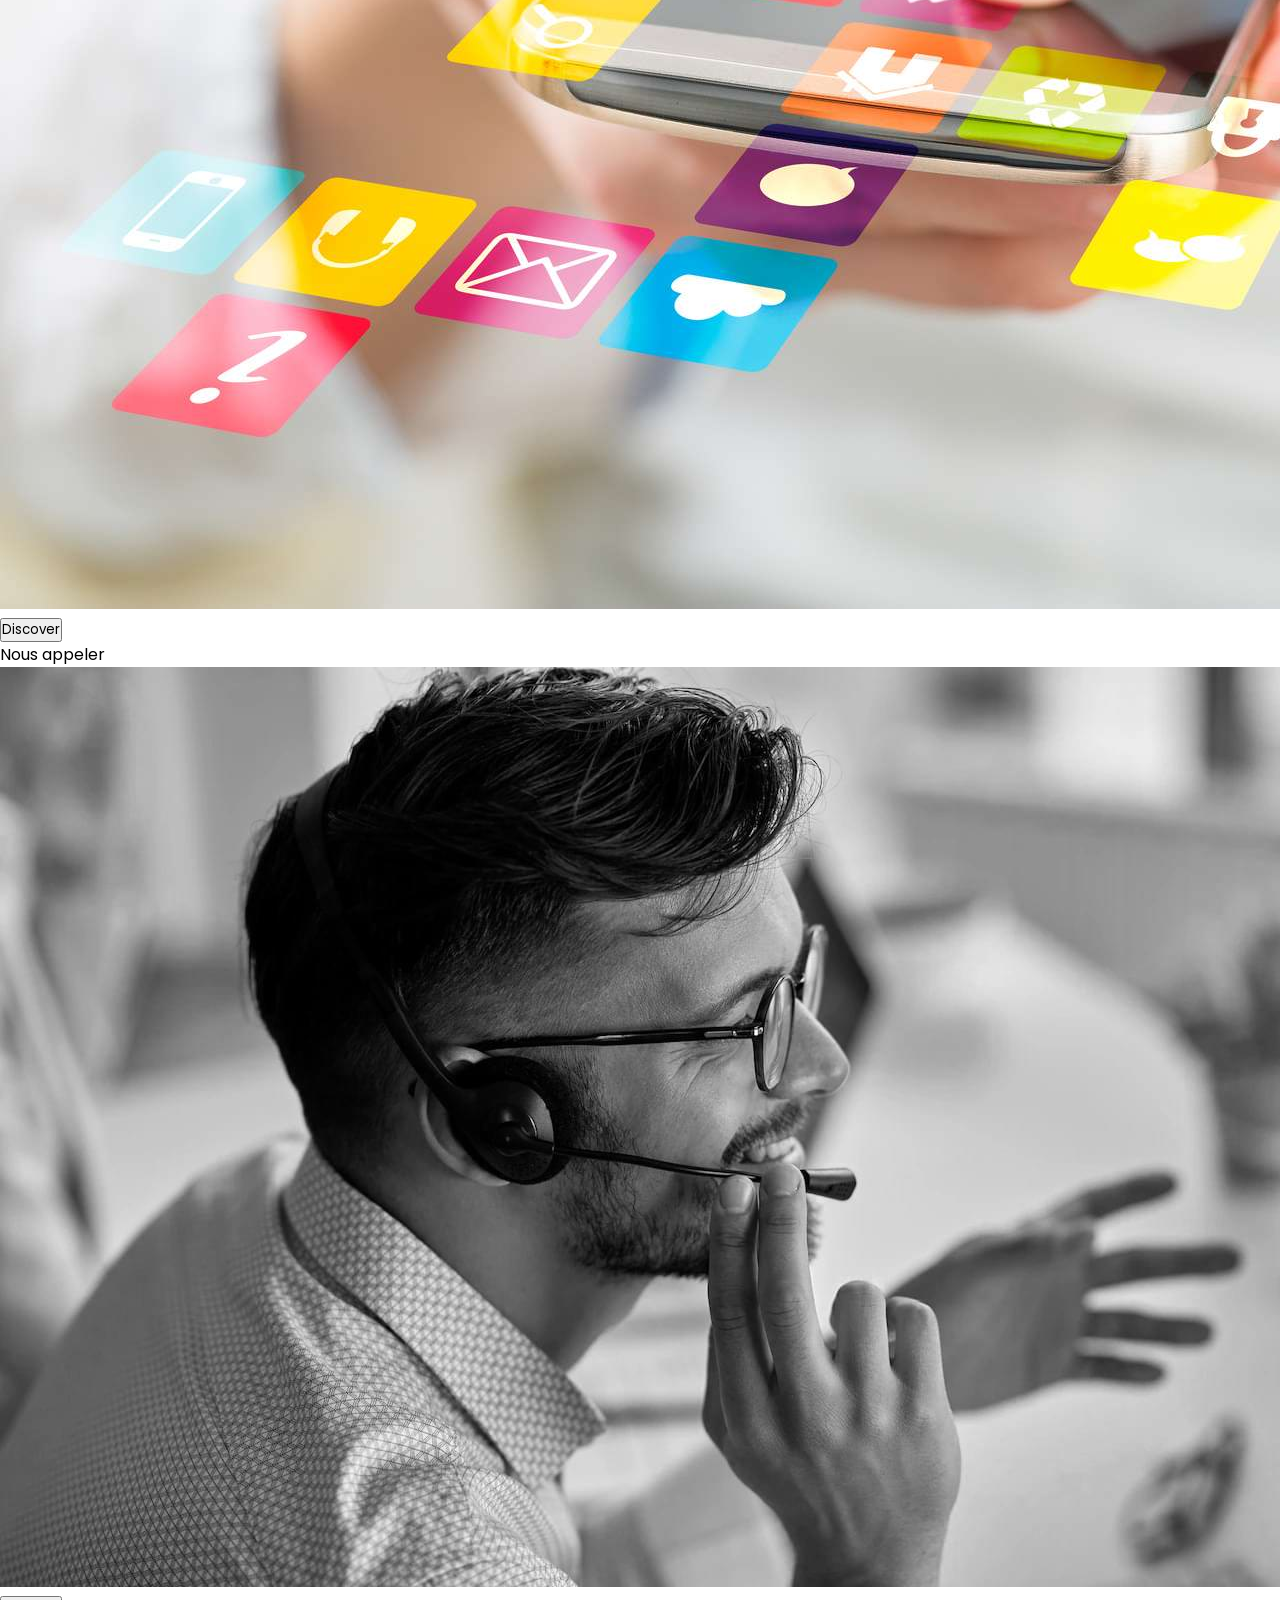
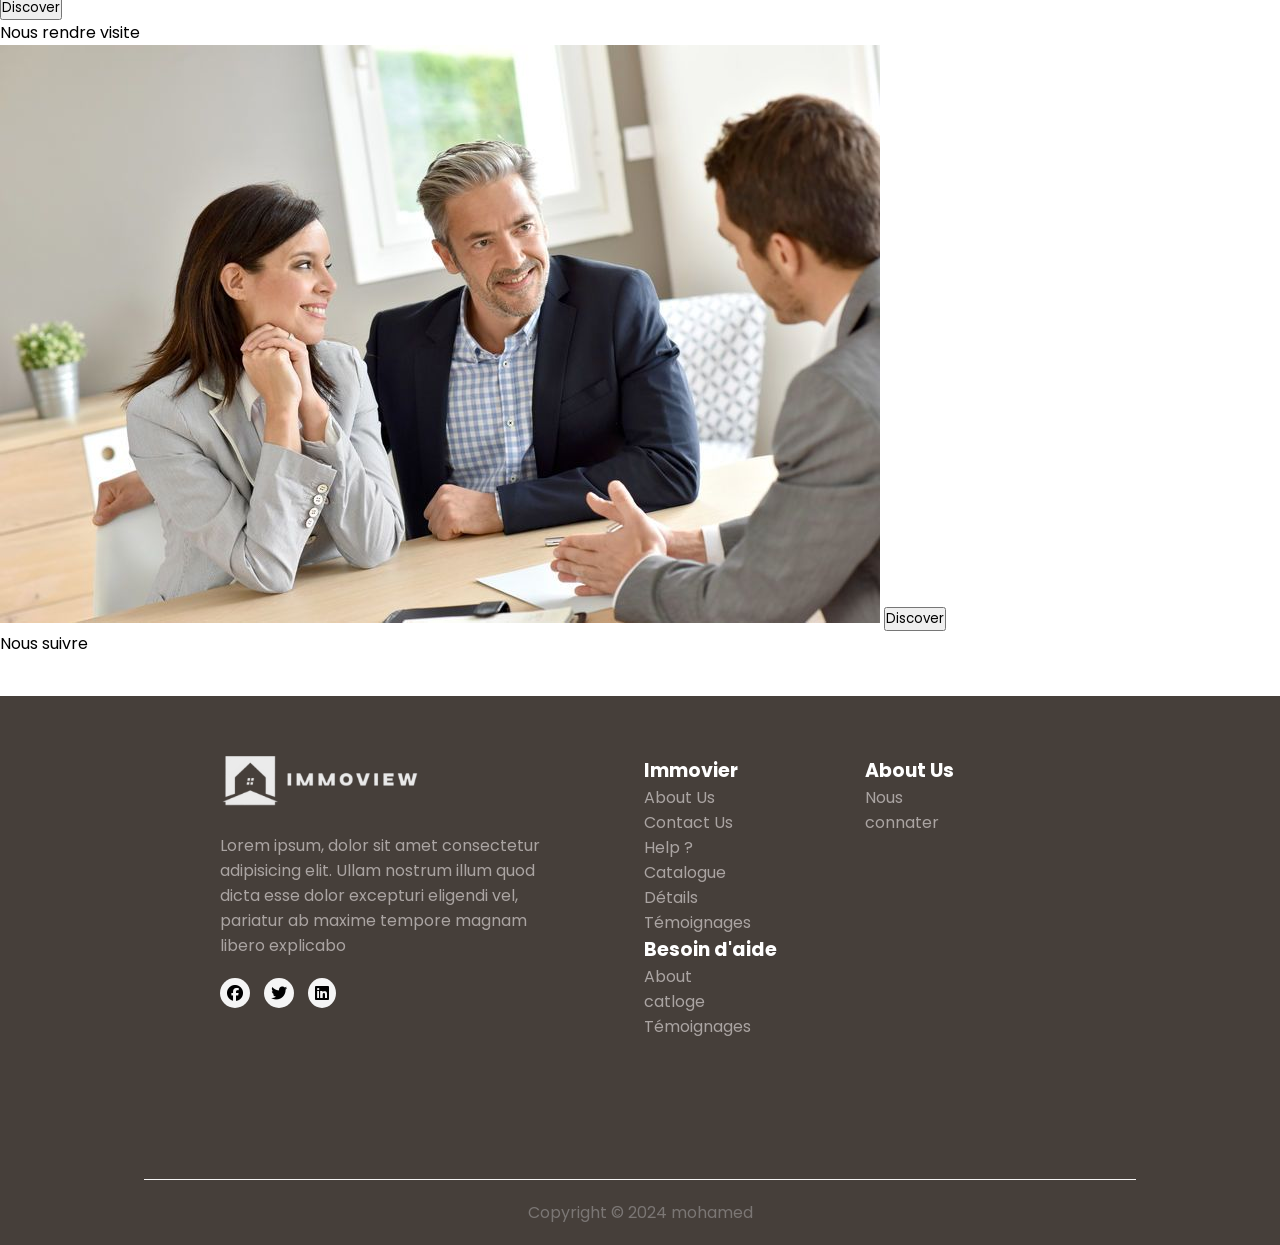
==== commit ae3dd932: "style validation le input" ====
--- a/Contact.html
+++ b/Contact.html
@@ -83,18 +83,18 @@
 
                     <div>
                         <label for="last-name">Last name</label>
-                        <input type="text" placeholder="Enter last name">
+                        <input type="text" placeholder="Enter last name" >
                     </div>
 
                     <div>
                         <label for="email">Email</label>
                     
-                        <input type="Email" placeholder="enter your email">
+                        <input type="Email" placeholder="enter your email" onblur="Rejex()" id="email">
                     </div>
                     <div>
                         <label for="phone">Phone</label>
                      
-                        <input type="text" placeholder="+212 012 3456 789">
+                        <input type="text" placeholder="+212 012 3456 789" >
                     </div>
                     <div>
                         <label for="message">Message..</label>
--- a/css/style.css
+++ b/css/style.css
@@ -1,24 +1,325 @@
-/* start home  */
 @import url('https://fonts.googleapis.com/css2?family=Poppins:ital,wght@0,100;0,200;0,300;0,400;0,500;0,600;0,700;0,800;0,900;1,100;1,200;1,300;1,400;1,500;1,600;1,700;1,800;1,900&display=swap');
 
-body {
-    font-family: "Poppins", sans-serif;
-    color: black;
-    background: var(--color-body);
-    width: 100%;
-}
-
 :root {
+    --color-1: #463F3A;
+    --color-2: #8A817C;
+    --color-3: #BCB8B1;
+    --color-4: #F4F3EE;
+    --color-5: #E0AFA0;
     --color-body: #F4F3EE;
     --color-scandry: #E0AFA0;
     --color-prancipal: #463F3A;
 }
 
 * {
-    box-sizing: border-box;
+    font-family: Poppins;
     margin: 0;
     padding: 0;
-}
+    box-sizing: border-box;
+}
+
+/*----------------------------------Header------------------------------------*/
+
+.TestHeader {
+    background-image: url('../img/Cover.jpg');
+    height: 100vh;
+    width: 100%;
+    background-size: cover;
+    background-position: center;
+}
+.TestHeader h1, .TestMain h1, .TestGallery h1 {
+    text-align: center;
+    color: #F4F3EE;
+    font-size: 3.9rem;
+    padding-top: 4%;
+    font-weight: 360;
+
+}
+.TestHeader hr, .TestMain hr, .TestGallery hr {
+    margin: 0 auto;
+    width: 10%;
+    background-color: #E0AFA0;
+    margin-top: 2%;
+    border: none;
+    height: 3px;
+}
+.TestMain h1 {
+    color: #000000;
+}
+
+/*----------------------------------SLIDER------------------------------------*/
+
+.SlidesM div {
+    width: 400px;
+    color: black;
+    border-radius: 30px;
+    padding-top: 80px;
+    padding-right: 40px;
+    padding-left: 40px;
+    text-align: center;
+    justify-content: center;
+    align-items: center;
+    min-height: 262px;
+    cursor: pointer;
+    background: rgba(255, 255, 255, 0.777);
+    position: relative; /* Makes image positioning relative to the div */
+}
+
+.Mads, .Wick, .Tom, .Gol {
+    position: absolute;
+    width: 140px;
+    height: 140px;
+    top: -60px;
+    left: -70px;
+    border-radius: 50%;
+    border: 2px solid rgba(255, 255, 255, 0.777);
+}
+.Qon {
+    position: absolute;
+    width: 40px;
+    height: 40px;
+    top: 37px;
+    right: 30px;
+}
+.Stars {
+    position: absolute;
+    top: 20px;
+    left: 120px;
+    filter: drop-shadow(0 0 0.5rem black)
+}
+
+.SliderM {
+    margin: 0 auto;
+    margin-top: 3%;
+    padding: 100px 0 0 0;
+    max-width: 100vw;
+    overflow: hidden;
+    display: flex;
+    > * {
+        flex: 0 0 100%;
+    }
+    &:hover .SlidesM {
+        animation-play-state: paused;
+    }
+}
+
+.SlidesM {
+    display: flex;
+    gap: 150px;
+    padding-right: 150px;
+    will-change: transform;
+    animation: scrolling 20s linear infinite;
+}
+@keyframes scrolling {
+    0% {
+        transform: translateX(0);
+    }
+    100% {
+        transform: translateX(-100%);
+    }
+}
+
+/*----------------------------------MAIN------------------------------------*/
+
+.TestMain {
+    height: auto;
+    text-align: center;
+    background: #F5F5F5; /* Background color for contrast */
+}
+
+.ForM {
+    display: flex;
+    align-items: center;
+    justify-content: center;
+    height: 90vh;
+    width: 100%;
+}
+
+.FormLeft {
+    flex: 1;
+    display: flex;
+    background: #463F3A;
+    border-radius: 20px 0  0 20px;
+    max-width: 34%;
+    min-width: 400px;
+}
+.FormLeft form {
+    padding: 50px;
+    height: 496px;
+    min-width: 400px;
+}
+.TestDesk {
+    width: 300px;
+    height: 100px;
+}
+
+.FormRight {
+    display: flex;
+}
+
+.TestImage {
+    max-width: 400px;
+    height: auto;
+}
+
+.TestInput, .TestDesk {
+    width: 100%;
+    padding: 12px;
+    margin-bottom: 30px;
+    border: none;
+    border-radius: 10px;
+    background: #D3D3D3;
+    outline: none;
+}
+
+.TestPublish {
+    background-color: #E0AFA0;
+    color: #463F3A;
+    border: none;
+    padding: 10px;
+    border-radius: 10px;
+    cursor: pointer;
+    width: 100%;
+}
+
+.TestPublish:hover {
+    background-color: #CF9078;
+}
+
+
+.TestGallery {
+    height: auto;
+    background-color: #F5F5F5;
+}
+
+.PicSliderM {
+    margin: 0 auto;
+    margin: 8% auto;
+    max-width: 100vw;
+    overflow: hidden;
+    display: flex;
+    > * {
+        flex: 0 0 100%;
+    }
+    &:hover .PicSlidesM {
+        animation-play-state: paused;
+    }
+}
+.PicSlidesM {
+    display: flex;
+    gap: 20px;
+    padding-right: 20px;
+    will-change: transform;
+    animation: PicScrolling 30s linear infinite;
+}
+@keyframes PicScrolling {
+    0% {
+        transform: translateX(0);
+    }
+    100% {
+        transform: translateX(-100%);
+    }
+}
+
+.PicSlidesM img {
+    width: 600px;
+    height: 300px;
+    object-fit: cover;
+    object-position: center;
+    cursor: pointer;
+}
+
+.TitleBack {
+    background: #463F3A;
+    padding-bottom: 80px;
+}
+
+
+
+/*--------------------------MEDIA QUERY-------------------------*/
+
+
+@media (max-width: 767px) {
+
+}
+@media (max-width: 1050px) {
+    .TestImage {
+        display: none;
+    }
+    .FormLeft {
+        border-radius: 20px;
+    }
+}
+
+
+
+/*----------------------------STARS RATE-------------------------*/
+
+.rating {
+    margin: 50px auto;
+    min-width: 400px;
+}
+.rating > * {
+    float: right;
+}
+.rating label {
+    height: 40px;
+    width: 60px;
+    position: relative;
+    cursor: pointer;
+    
+}
+.rating label:nth-of-type(5):after {
+    animation-delay: 0.25s;
+}
+.rating label:nth-of-type(4):after {
+    animation-delay: 0.2s;
+}
+.rating label:nth-of-type(3):after {
+    animation-delay: 0.15s;
+}
+.rating label:nth-of-type(2):after {
+    animation-delay: 0.1s;
+}
+.rating label:nth-of-type(1):after {
+    animation-delay: 0.05s;
+}
+.rating label:after {
+    transition: all 0.4s ease-out;
+    -webkit-font-smoothing: antialiased;
+    position: absolute;
+    content: "☆";
+    color: #F5F5F5;
+    top: -150%;
+    right: 120%;
+    width: 80%;
+    text-align: center;
+    font-size: 3.5vw;
+}
+.rating label:hover:after {
+    color: #8A817C;
+}
+.rating input {
+    display: none;
+}
+.rating input:checked + label:after, .rating input:checked ~ label:after {
+    content: "★";
+    color: #F9BF3B;
+}
+
+/* Media Query for smaller screens */
+@media (max-width: 600px) {
+    .rating label {
+        height: 5vh;
+        width: 12vw; /* Adjust the star size for small screens */
+    }
+    .rating label:after {
+        font-size: 8vw; /* Increase font size on smaller screens */
+    }
+}
+
+
+/*-------------------------NAVBAR------------------------*/
 
 nav ul {
     list-style: none;
@@ -33,6 +334,7 @@
 nav ul li a {
     text-decoration: none;
     color: black;
+    font-weight: bold;
 }
 
 nav ul li a:hover {
@@ -57,242 +359,14 @@
     height: 50px;
 }
 
-header {
-    background-image: url("../img/img1 1.jpg");
-    background-position: center;
-    background-size: cover;
-    background-repeat: no-repeat;
-    margin: 0;
-    padding: 0;
-    color: white;
-    font-size: 36px;
-    width: 100%;
-        height: 100vh;
-}
-
-.continer-header {
-    position: relative;
-    top: 35%;
-    margin: 10px 50px;
-    width: 90%;
-    /* max-width: 100px; */
-    line-height: 79px;
-    flex-wrap: wrap;
-
-}
-
-.continer-header h3 {
-    width: 90%;
-font-size:40px;
-}
-
-.continer-header h2 {
-    width: 90%;
-    font-size: 30px;
-}
-
-.continer-header button{
-    padding: 16px 70px ;
-    background: none;
-    border: 3px solid var(--color-scandry);
-    border-radius: 50px;
-    color: white;
-    font-weight: bold;
-   
-}
-
-
-
-/* End home */
-
-/* /* start style contact  */
-.contact h2{
-    margin: 60px 0;
-    text-align: center;
-    font-size: 53px;
-}
-
-.continer-contact {
-    display: flex;
-    justify-content: center;
-    align-items: center;
-    margin:  50px;
-    width: 90%;
-    color: white;
-    height: auto;
-
-}
-
-.mapswrapper iframe {
-    width: 390px;
-    height: 200px;
-}
-
-.card-iformation {
-    margin: 30px 0;
-    background: black;
-    width: 461px;
-    height: 600px;
-    padding: 30px;
-    line-height: 40px;
-    border-radius: 6px;
-}
-
-.card-iformation>p {
-    color: #eeecebac;
-}
-
-.phone,
-.email,
-.vector {
-    display: flex;
-    align-items: center;
-
-}
-
-.icon-form {
-    margin: 50px 0;
-    line-height: 50px;
-}
-
-.phone img,
-.email img,
-.vector img {
-    height: 20px;
-    margin: 10px;
-}
-
-.card_form {
-    display: grid;
-    grid-template-columns: repeat(2,220px);
-    color: black;
-    align-items: center;
-    background: white;
-    padding: 30px;
-    max-width:461px;
-    height: 600px;
-
-}
-
-.card_form input {
-    outline: 0;
-    border: 0;
-    border-bottom: 2px solid #61606045;
-    background: none;
-    margin: 20px 0;
-    width: 90%;
-    padding:0 10px;
-}
-
-
-.card_form p {
-    color: #dddddd92;
-}
-
-.card_form textarea {
-   width: 400px;
-    height: 200px;
-    outline: 0;
-    border: 2px solid #61606045;
-    margin: 20px 0;
-    padding:0 10px;
-   
-}
-
-.card_form button {
-    width: 214px;
-    height: 53px;
-    background: black;
-    color: white;
-
-}
-
-.card_form button:hover {
-    color: var(--color-scandry);
-    background: none;
-    border: 2px solid var(--color-scandry);
-}
-
-/* end style contact */
-.ContactUs {
-    text-align: center;
-    background: var(--color-scandry);
-    width: 100%;
-    padding: 80px;
-    line-height: 40px;
-
-}
-
-.ContactUs h2 {
-    color: white;
-    font-weight: bold;
-    font-size: 50px;
-}
-
-.ContactUs p {
-    color: #27282999;
-    margin: 0 50px;
-}
-
-.continer-serves {
-    display: grid;
-    grid-template-columns: repeat(3, auto);
-    justify-content: center;
-    margin:150px 50px;
-    width: 90%;
-    gap: 50px ;
-    margin-top: 20vh;
-}
-
-.continer-serves img {
-    width: 300px;
-    height: 250px;
-    border-radius: 10px;
-    border-radius: 10px 10px;
-
-
-}
-
-.servs-card {
-    box-shadow: 0 2px 10px #a7a6a6;
-    width: 300px;
-    height: 250px;
-    border-radius: 22px 22px;
-    transition: 1s;
-   
-}
-.servs-card p{
-    margin: 20px;
-}
-
-.servs-card img:hover {
-    opacity: 0.4;
-}
-
-
-.servs-card :first-child {
-    color: #242565;
-    text-align: center;
-}
-
-
-.servs {
-    text-align: center;
-    color: var(--color-scan2);
-    margin: 50px 0;
-}
-
-.blog p {
-    color: #ddd;
-   
-}
-
-
-/* /* start footer  */
+
+/*--------------------------FOOTER--------------------------------*/
+
+
 footer {
     background: var(--color-prancipal);
     color: white;
-    margin-top: 100px 0;
+    margin-top: 150px 0;
 }
 
 .continer-footer {
@@ -319,11 +393,12 @@
 }
 
 .icon-footer i {
-    padding: 10px;
-    background: white;
+    padding: 7px;
+    background: #F5F5F5;
     color: black;
     border-radius: 50%;
-    margin: 14px 0;
+    margin: 20px 0;
+    margin-right: 10px;
 }
 
 .icon-footer i:hover {
@@ -336,12 +411,22 @@
 
 }
 
+.logo-footer {
+    width: 30vw;
+}
+
 .logo-footer img {
     width: 200px;
     height: 50px;
-}
-hr{
-    margin: 20px 0;
+    margin-bottom: 20px;
+}
+
+.copy hr {
+    margin: 20px auto;
+    width: 80%;
+    background-color: #F5F5F5;
+    border: none;
+    height: 0.7px;
 }
 
 .copy {
@@ -350,4 +435,123 @@
     color: rgba(151, 147, 147, 0.659);
 }
 
-/* end footer */
+
+@media (min-width:1338px) {
+    
+    .icon-open,
+    .icon-close{
+        visibility: hidden;
+        position: absolute;
+    }
+
+}
+
+@media (max-width:1336px) {
+    .icon-open,
+    .icon-close{
+        visibility: hidden;
+        position: absolute;
+    }
+    
+    .continer-header{
+        font-size:0.8em;
+    }
+
+}
+@media (max-width:1023px) {
+    .about_foter{
+        justify-self: start;
+    }
+    .immovier_footer{
+        justify-self: start;
+    
+    }
+    .continer-footer{
+margin: 20px;
+
+    }
+}
+
+@media (max-width:768pX) {
+    
+    nav ul{
+        display: none;
+         justify-items: start;
+        grid-template-columns: repeat(1, auto);
+        position: absolute;
+        top: 80px;
+        line-height: 50px;
+        left: 0;
+        background: var(--color-body);
+        padding:87px 100px ;
+        transform: translate(-0%);
+        z-index: 10;
+    
+       
+
+    }  
+   
+       
+    .icon-open,
+    .icon-close{
+        visibility: visible;
+    
+    }
+    .icon-close{
+        position: absolute;
+        top: 15px;
+        font-size: 10px;
+    }
+        .icon-open
+    {
+            position: absolute;
+            right: 20px;
+            font-size: 40px;
+            align-self: center;
+            
+        } 
+        
+        .continer-header h2{
+            width: 90%;
+        font-size: 1.4em;
+    }
+
+
+    .mapswrapper iframe {
+        width: 240px;
+        height: 150px;
+    }
+    .card_form{
+        width: 445px;
+
+    } 
+    .continer-contact{
+        display: block;
+    justify-self: center;
+    } 
+    .card-iformation {
+        width: 445px;
+    justify-self: center;
+    
+    }
+    .continer-serves {
+        grid-template-columns: repeat(1, auto);
+        height: 140vh;
+    
+    
+        justify-self: center;
+    
+
+    }
+
+    .card_form input {
+        padding:10px 20px;
+    }
+    .servs-card{
+        display: block;
+        justify-items: center;
+        justify-self: center;
+        justify-content: center;
+
+    }
+}
--- a/css/media.css
+++ b/css/media.css
@@ -70,7 +70,26 @@
 gap:50px;
 }
 
-
+/*  
+.servs-card .btn-tree,
+.servs-card .btn-one,
+.servs-card .btn-two {
+    background: var(--color-scandry);
+    padding: 20px 50px;
+    border: 2px solid var(--color-scandry);
+    position: absolute;
+    font-weight: bold;
+    left: 50%;
+    transform: translate(-50%);
+    margin-top: 13%;
+ text-align: center;
+ 
+ display: non;
+} */ 
+.continer-header {
+    top: 27%;
+    font-size: 30px;
+}
 }
 
 
@@ -162,12 +181,15 @@
 
 }
 }
-/* 
 
-@media (max-width:457px) {
-    .continer-contact{
-        
-        right: 22%;
-    } 
-  
-}  */+/*  */
+
+@media (max-width:507px) {
+    .continer-header {
+        top: 20%;
+        font-size: 30px;
+    }
+.continer-header h2{
+   
+}
+}  
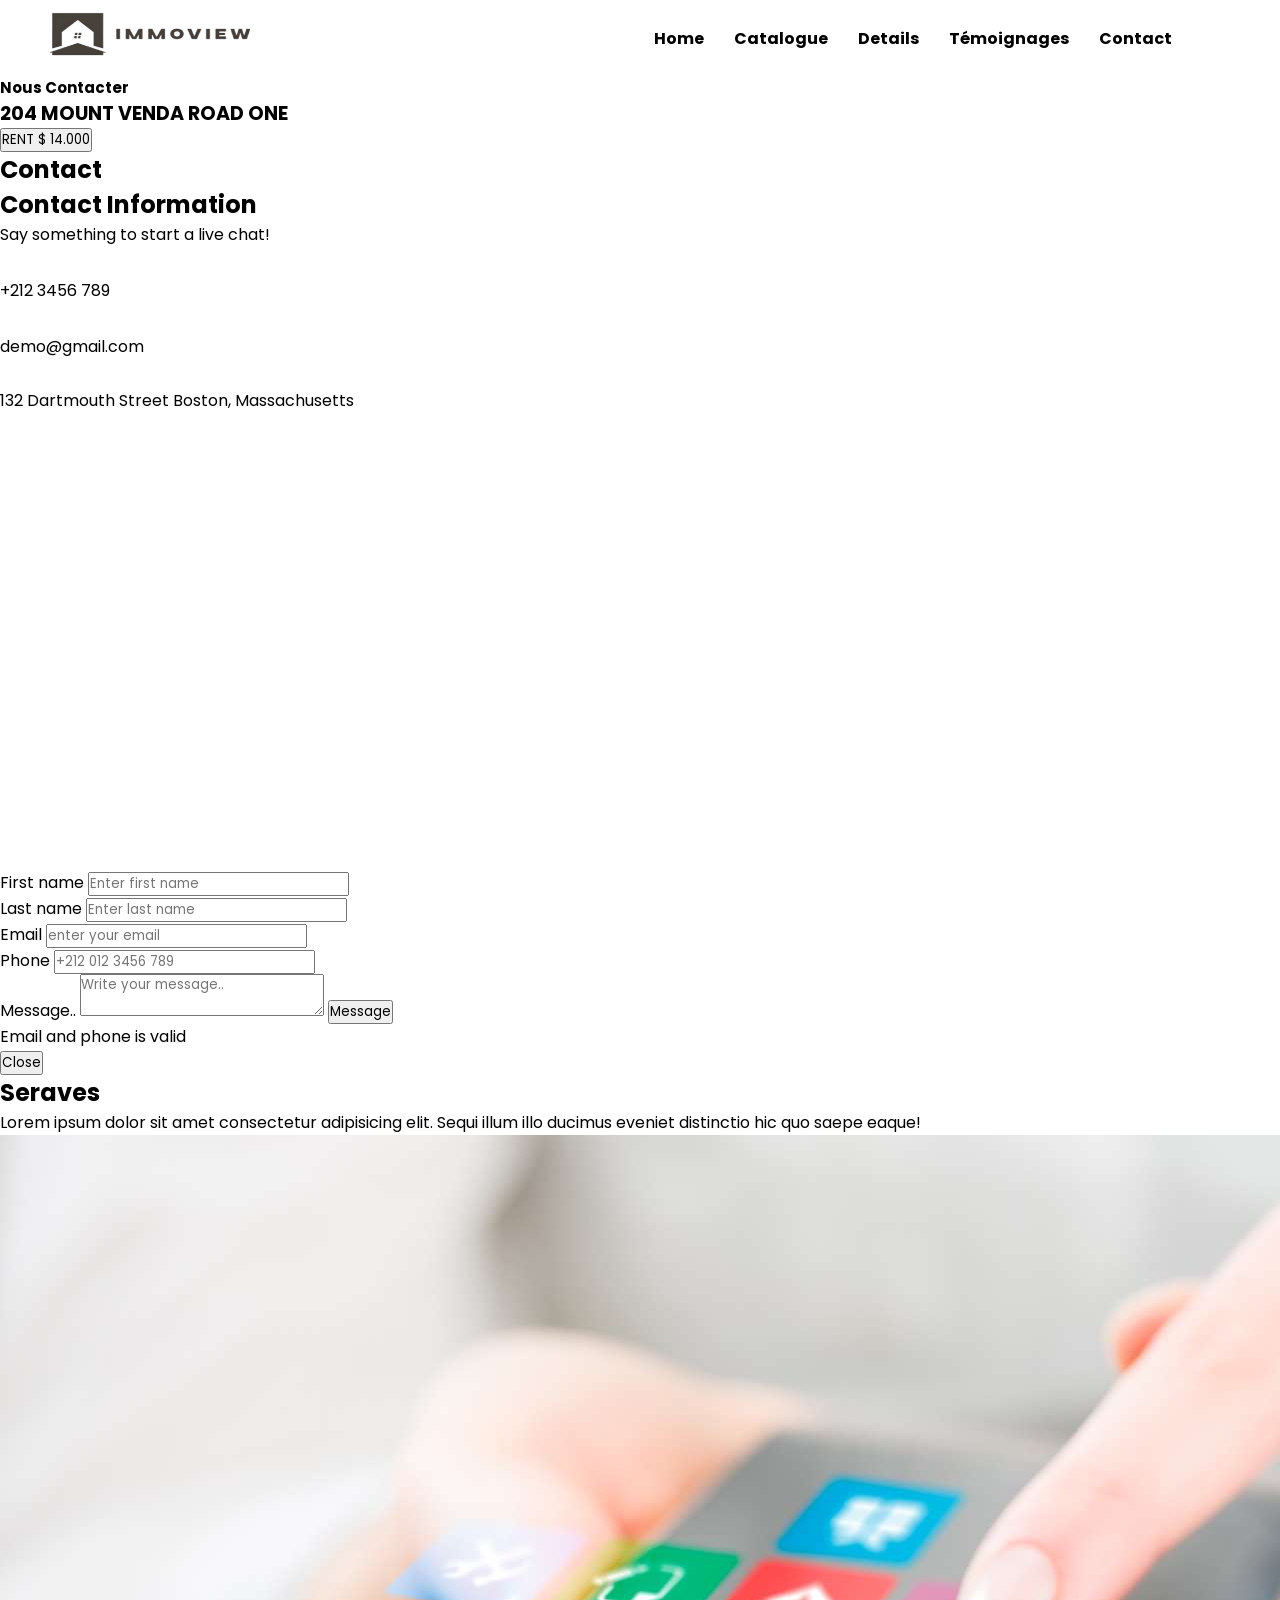
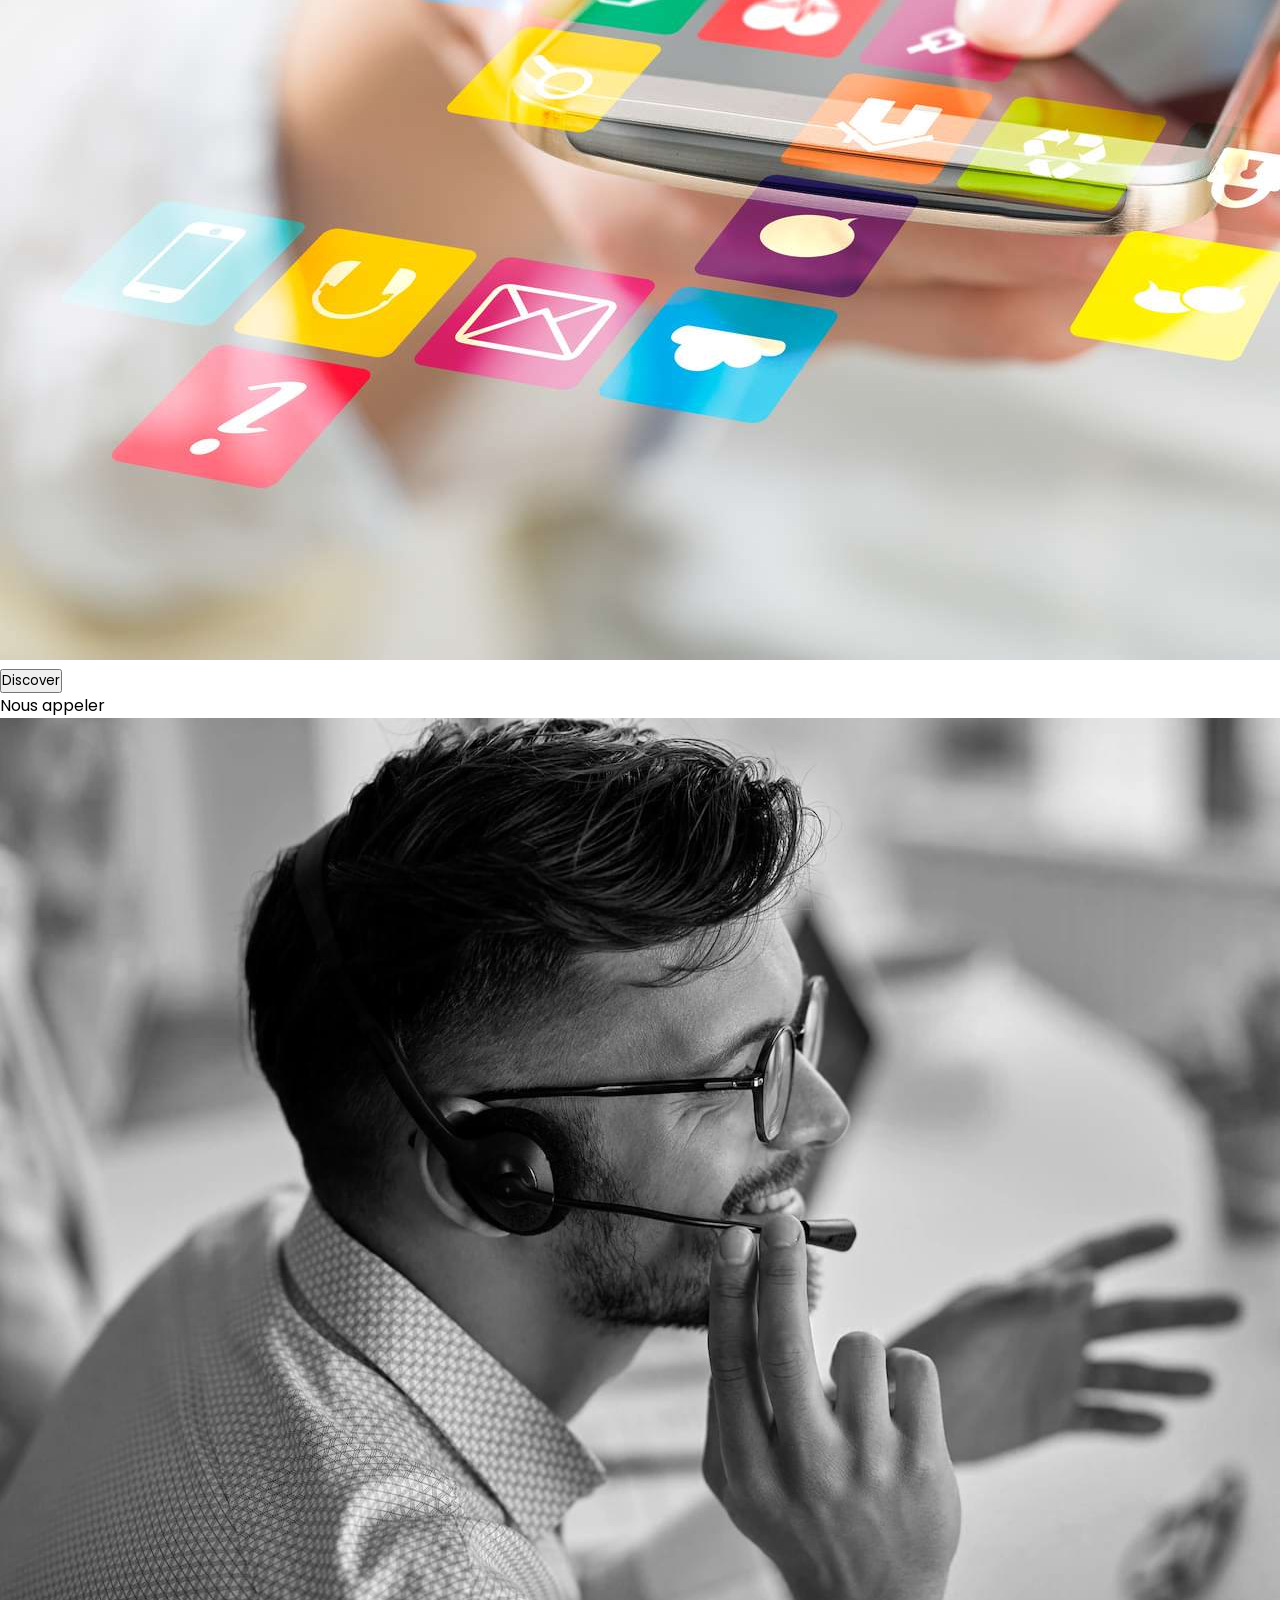
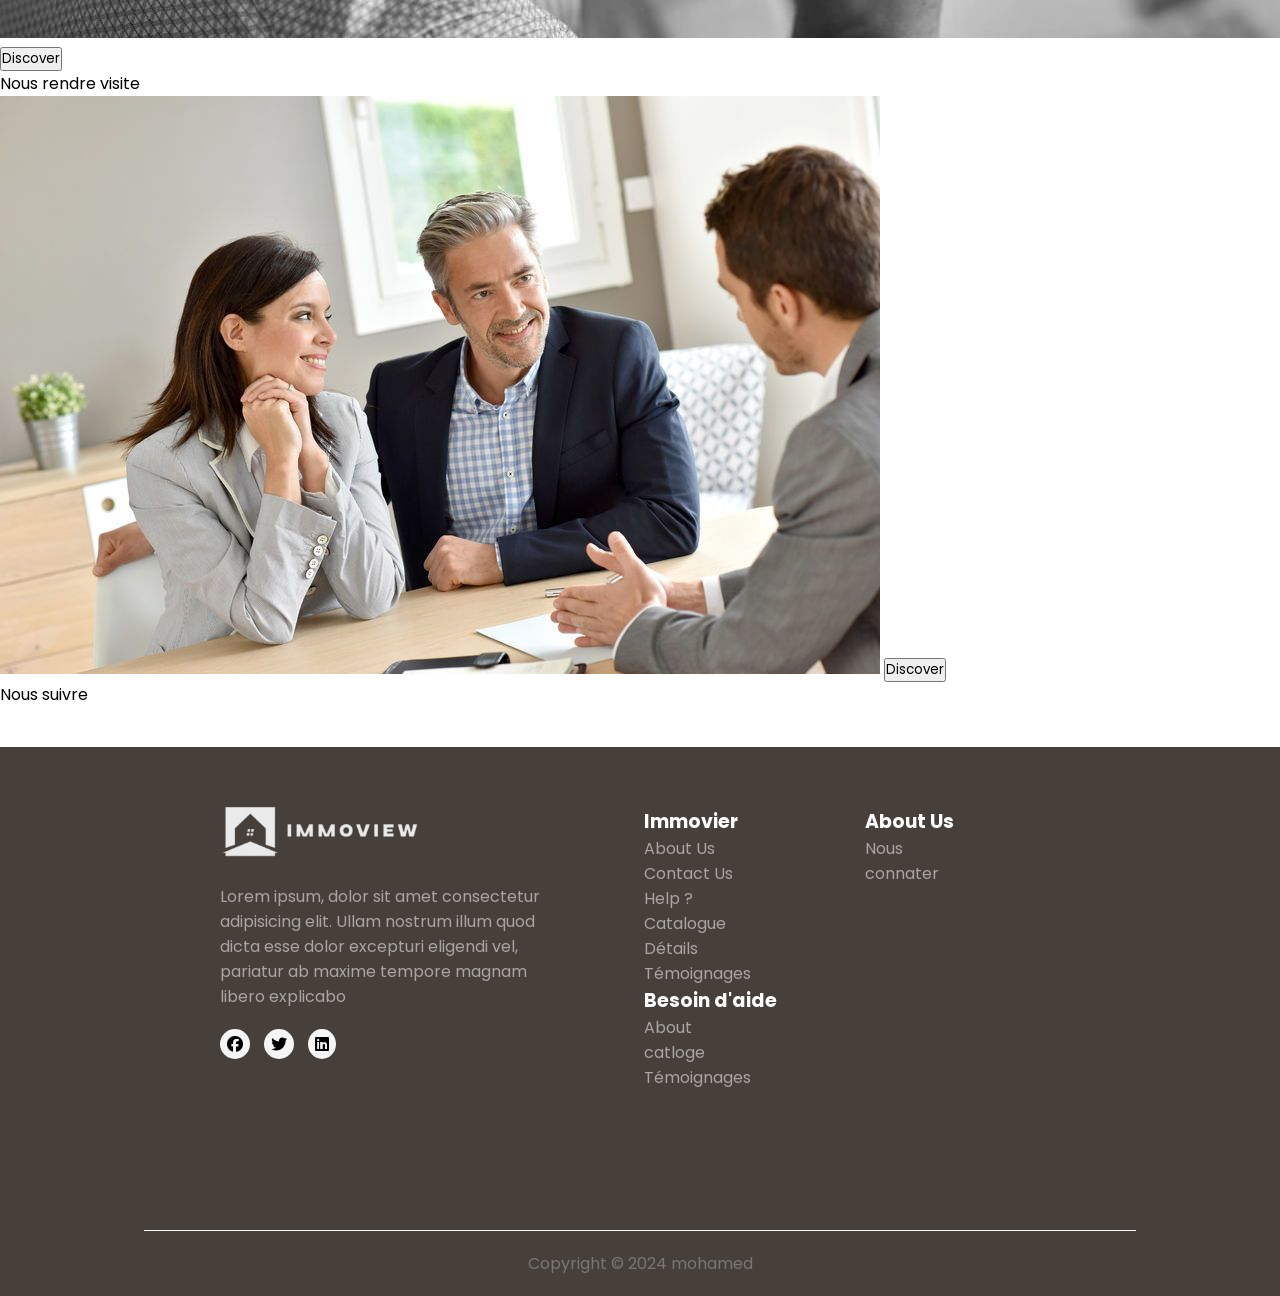
==== commit 53618615: "add tags pop_up and func" ====
--- a/Contact.html
+++ b/Contact.html
@@ -75,7 +75,7 @@
                     </div>
 
                 </div>
-                <form class="card_form">
+                <for class="card_form">
                     <div class="first_name">
                         <label for=" first_name">First name</label>
                         <input type="text" placeholder="Enter first name">
@@ -94,23 +94,30 @@
                     <div>
                         <label for="phone">Phone</label>
                      
-                        <input type="text" placeholder="+212 012 3456 789" >
+                        <input type="text" placeholder="+212 012 3456 789" id="phone">
                     </div>
                     <div>
                         <label for="message">Message..</label>
                         <textarea name="message" id="" placeholder="Write your message.."></textarea>
-                        <button type="submit">Message</button>
+                        <button   id="btn">Message</button>
 
                     </div>
                     
                  
 
                     
-                </form>
+                </for>
                 
+            </div>
+            <div id="Poup_up">
+                <div class="cards_pop_up">
+                    <p>Email and phone is valid</p>
+                    <button  onclick="closepop_up()">Close</button>
+                </div>
             </div>
             
         </section>
+
         <section>
             <div class="ContactUs">
                 <h2>Seraves</h2>
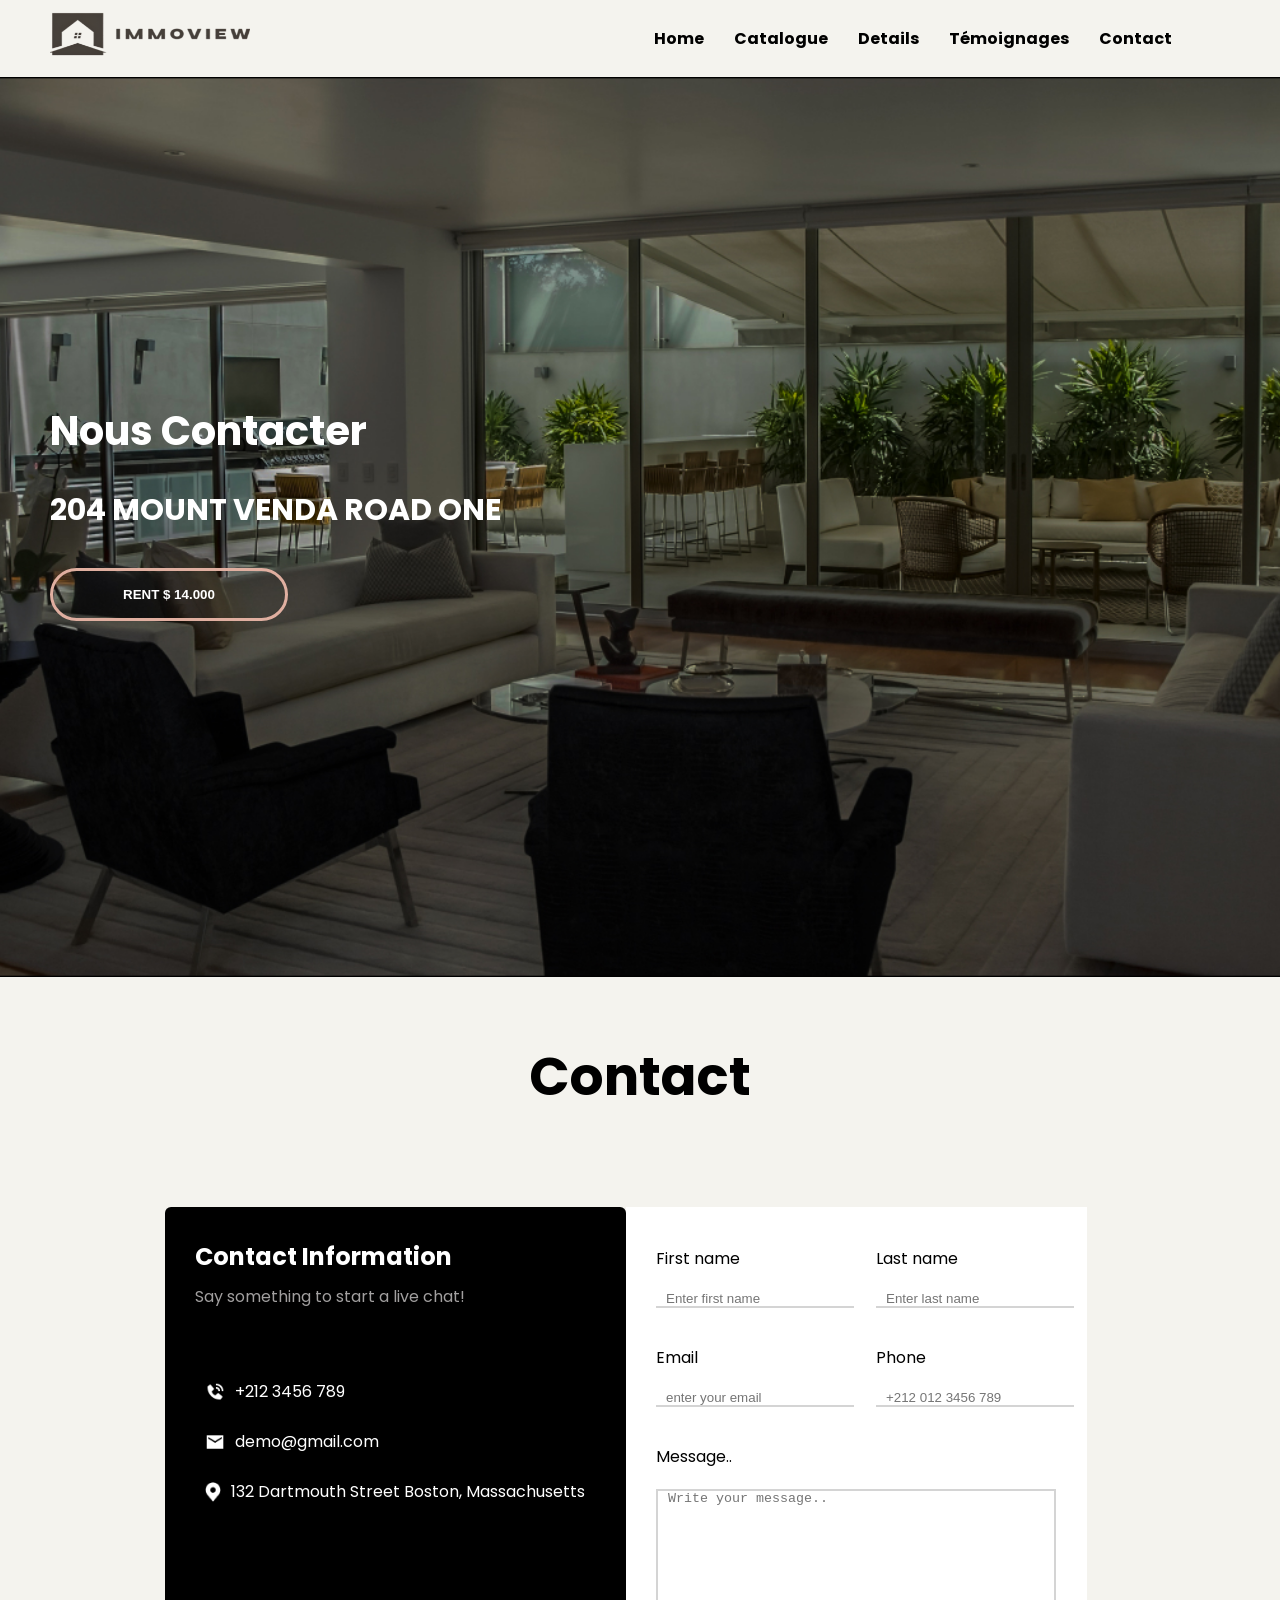
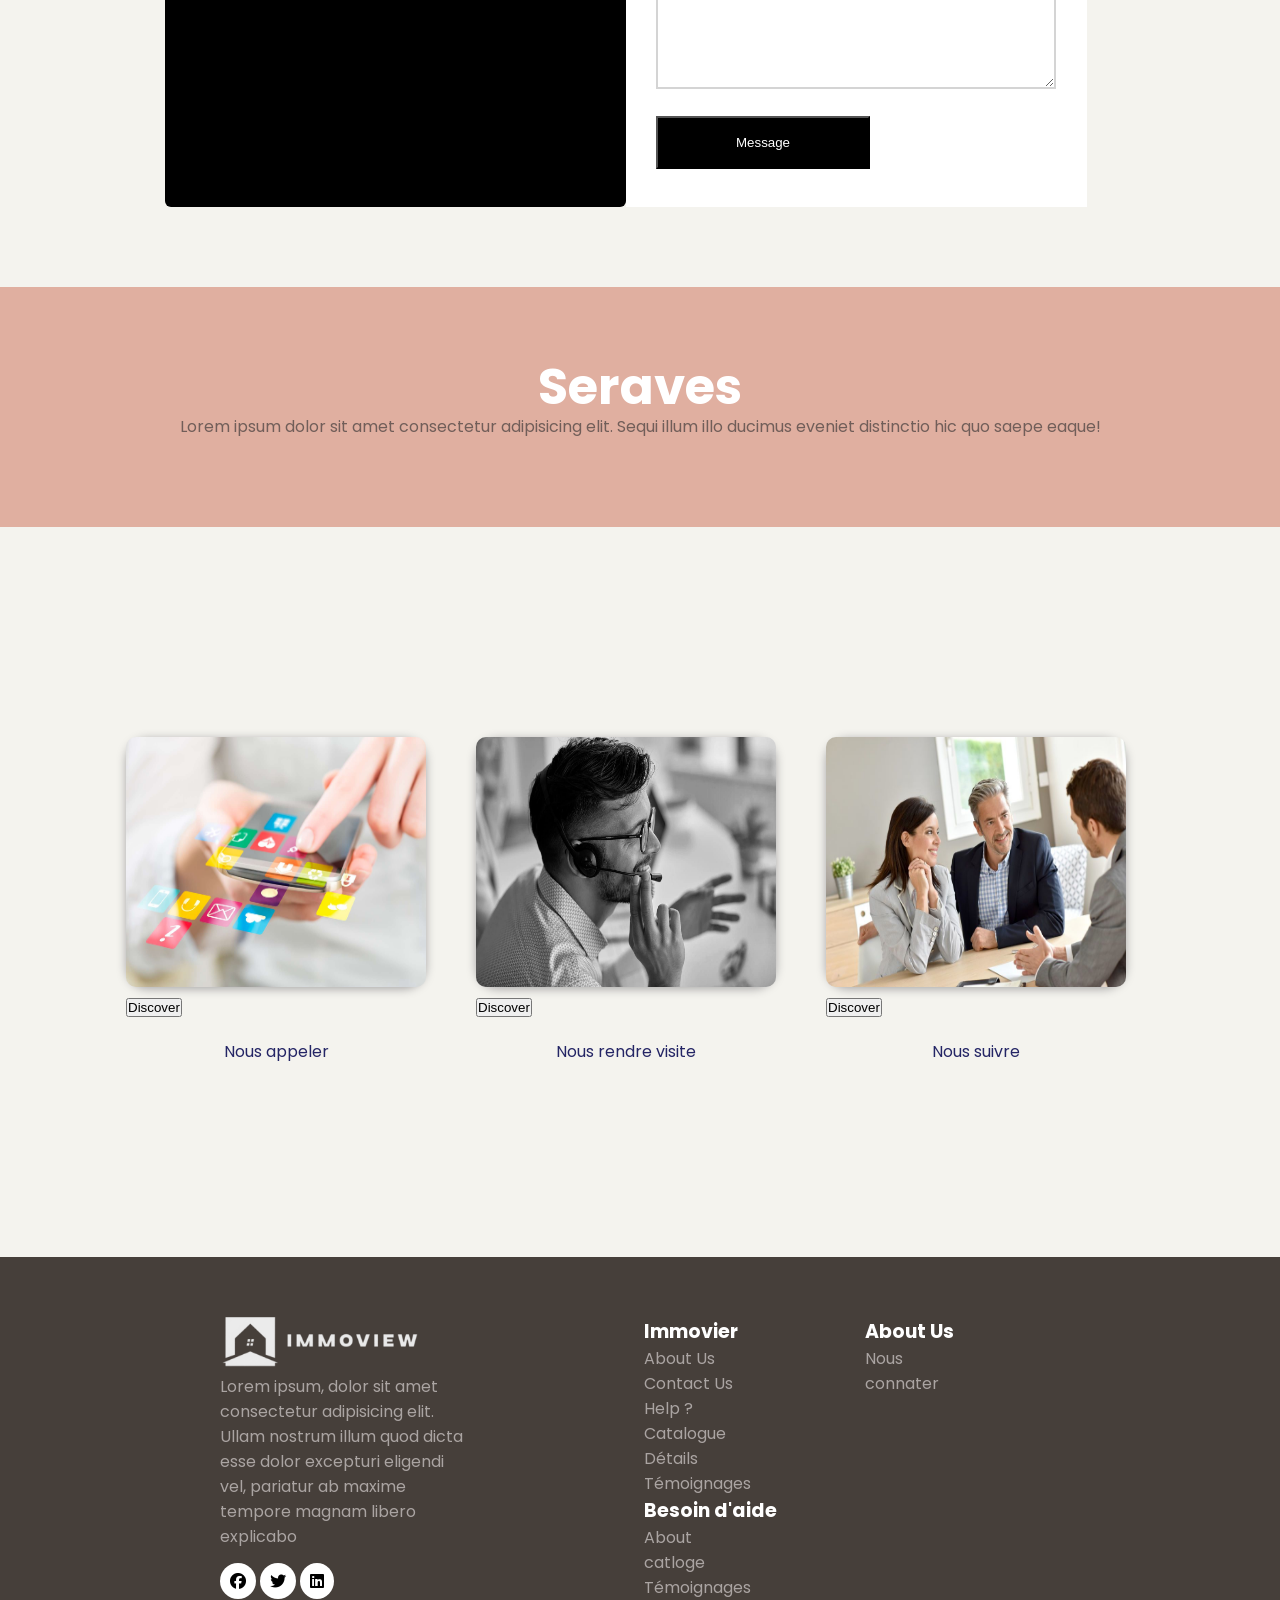
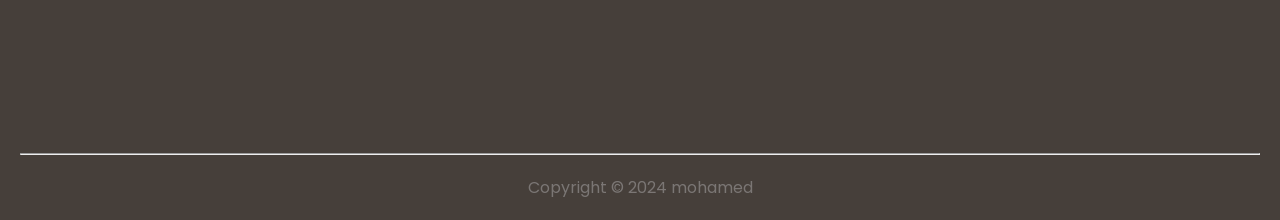
==== commit b1505e81: "added style and in file css and contact" ====
--- a/Contact.html
+++ b/Contact.html
@@ -111,8 +111,9 @@
             </div>
             <div id="Poup_up">
                 <div class="cards_pop_up">
-                    <p>Email and phone is valid</p>
-                    <button  onclick="closepop_up()">Close</button>
+                    <p class="inner-pop-up">Email and phone is valid</p>
+                <i class="fa-solid fa-x "  onclick="closepop_up()"></i>
+
                 </div>
             </div>
             
--- a/css/style.css
+++ b/css/style.css
@@ -1,325 +1,24 @@
+/* start home  */
 @import url('https://fonts.googleapis.com/css2?family=Poppins:ital,wght@0,100;0,200;0,300;0,400;0,500;0,600;0,700;0,800;0,900;1,100;1,200;1,300;1,400;1,500;1,600;1,700;1,800;1,900&display=swap');
 
+body {
+    font-family: "Poppins", sans-serif;
+    color: black;
+    background: var(--color-body);
+    width: 100%;
+}
+
 :root {
-    --color-1: #463F3A;
-    --color-2: #8A817C;
-    --color-3: #BCB8B1;
-    --color-4: #F4F3EE;
-    --color-5: #E0AFA0;
     --color-body: #F4F3EE;
     --color-scandry: #E0AFA0;
     --color-prancipal: #463F3A;
 }
 
 * {
-    font-family: Poppins;
+    box-sizing: border-box;
     margin: 0;
     padding: 0;
-    box-sizing: border-box;
-}
-
-/*----------------------------------Header------------------------------------*/
-
-.TestHeader {
-    background-image: url('../img/Cover.jpg');
-    height: 100vh;
-    width: 100%;
-    background-size: cover;
-    background-position: center;
-}
-.TestHeader h1, .TestMain h1, .TestGallery h1 {
-    text-align: center;
-    color: #F4F3EE;
-    font-size: 3.9rem;
-    padding-top: 4%;
-    font-weight: 360;
-
-}
-.TestHeader hr, .TestMain hr, .TestGallery hr {
-    margin: 0 auto;
-    width: 10%;
-    background-color: #E0AFA0;
-    margin-top: 2%;
-    border: none;
-    height: 3px;
-}
-.TestMain h1 {
-    color: #000000;
-}
-
-/*----------------------------------SLIDER------------------------------------*/
-
-.SlidesM div {
-    width: 400px;
-    color: black;
-    border-radius: 30px;
-    padding-top: 80px;
-    padding-right: 40px;
-    padding-left: 40px;
-    text-align: center;
-    justify-content: center;
-    align-items: center;
-    min-height: 262px;
-    cursor: pointer;
-    background: rgba(255, 255, 255, 0.777);
-    position: relative; /* Makes image positioning relative to the div */
-}
-
-.Mads, .Wick, .Tom, .Gol {
-    position: absolute;
-    width: 140px;
-    height: 140px;
-    top: -60px;
-    left: -70px;
-    border-radius: 50%;
-    border: 2px solid rgba(255, 255, 255, 0.777);
-}
-.Qon {
-    position: absolute;
-    width: 40px;
-    height: 40px;
-    top: 37px;
-    right: 30px;
-}
-.Stars {
-    position: absolute;
-    top: 20px;
-    left: 120px;
-    filter: drop-shadow(0 0 0.5rem black)
-}
-
-.SliderM {
-    margin: 0 auto;
-    margin-top: 3%;
-    padding: 100px 0 0 0;
-    max-width: 100vw;
-    overflow: hidden;
-    display: flex;
-    > * {
-        flex: 0 0 100%;
-    }
-    &:hover .SlidesM {
-        animation-play-state: paused;
-    }
-}
-
-.SlidesM {
-    display: flex;
-    gap: 150px;
-    padding-right: 150px;
-    will-change: transform;
-    animation: scrolling 20s linear infinite;
-}
-@keyframes scrolling {
-    0% {
-        transform: translateX(0);
-    }
-    100% {
-        transform: translateX(-100%);
-    }
-}
-
-/*----------------------------------MAIN------------------------------------*/
-
-.TestMain {
-    height: auto;
-    text-align: center;
-    background: #F5F5F5; /* Background color for contrast */
-}
-
-.ForM {
-    display: flex;
-    align-items: center;
-    justify-content: center;
-    height: 90vh;
-    width: 100%;
-}
-
-.FormLeft {
-    flex: 1;
-    display: flex;
-    background: #463F3A;
-    border-radius: 20px 0  0 20px;
-    max-width: 34%;
-    min-width: 400px;
-}
-.FormLeft form {
-    padding: 50px;
-    height: 496px;
-    min-width: 400px;
-}
-.TestDesk {
-    width: 300px;
-    height: 100px;
-}
-
-.FormRight {
-    display: flex;
-}
-
-.TestImage {
-    max-width: 400px;
-    height: auto;
-}
-
-.TestInput, .TestDesk {
-    width: 100%;
-    padding: 12px;
-    margin-bottom: 30px;
-    border: none;
-    border-radius: 10px;
-    background: #D3D3D3;
-    outline: none;
-}
-
-.TestPublish {
-    background-color: #E0AFA0;
-    color: #463F3A;
-    border: none;
-    padding: 10px;
-    border-radius: 10px;
-    cursor: pointer;
-    width: 100%;
-}
-
-.TestPublish:hover {
-    background-color: #CF9078;
-}
-
-
-.TestGallery {
-    height: auto;
-    background-color: #F5F5F5;
-}
-
-.PicSliderM {
-    margin: 0 auto;
-    margin: 8% auto;
-    max-width: 100vw;
-    overflow: hidden;
-    display: flex;
-    > * {
-        flex: 0 0 100%;
-    }
-    &:hover .PicSlidesM {
-        animation-play-state: paused;
-    }
-}
-.PicSlidesM {
-    display: flex;
-    gap: 20px;
-    padding-right: 20px;
-    will-change: transform;
-    animation: PicScrolling 30s linear infinite;
-}
-@keyframes PicScrolling {
-    0% {
-        transform: translateX(0);
-    }
-    100% {
-        transform: translateX(-100%);
-    }
-}
-
-.PicSlidesM img {
-    width: 600px;
-    height: 300px;
-    object-fit: cover;
-    object-position: center;
-    cursor: pointer;
-}
-
-.TitleBack {
-    background: #463F3A;
-    padding-bottom: 80px;
-}
-
-
-
-/*--------------------------MEDIA QUERY-------------------------*/
-
-
-@media (max-width: 767px) {
-
-}
-@media (max-width: 1050px) {
-    .TestImage {
-        display: none;
-    }
-    .FormLeft {
-        border-radius: 20px;
-    }
-}
-
-
-
-/*----------------------------STARS RATE-------------------------*/
-
-.rating {
-    margin: 50px auto;
-    min-width: 400px;
-}
-.rating > * {
-    float: right;
-}
-.rating label {
-    height: 40px;
-    width: 60px;
-    position: relative;
-    cursor: pointer;
-    
-}
-.rating label:nth-of-type(5):after {
-    animation-delay: 0.25s;
-}
-.rating label:nth-of-type(4):after {
-    animation-delay: 0.2s;
-}
-.rating label:nth-of-type(3):after {
-    animation-delay: 0.15s;
-}
-.rating label:nth-of-type(2):after {
-    animation-delay: 0.1s;
-}
-.rating label:nth-of-type(1):after {
-    animation-delay: 0.05s;
-}
-.rating label:after {
-    transition: all 0.4s ease-out;
-    -webkit-font-smoothing: antialiased;
-    position: absolute;
-    content: "☆";
-    color: #F5F5F5;
-    top: -150%;
-    right: 120%;
-    width: 80%;
-    text-align: center;
-    font-size: 3.5vw;
-}
-.rating label:hover:after {
-    color: #8A817C;
-}
-.rating input {
-    display: none;
-}
-.rating input:checked + label:after, .rating input:checked ~ label:after {
-    content: "★";
-    color: #F9BF3B;
-}
-
-/* Media Query for smaller screens */
-@media (max-width: 600px) {
-    .rating label {
-        height: 5vh;
-        width: 12vw; /* Adjust the star size for small screens */
-    }
-    .rating label:after {
-        font-size: 8vw; /* Increase font size on smaller screens */
-    }
-}
-
-
-/*-------------------------NAVBAR------------------------*/
+}
 
 nav ul {
     list-style: none;
@@ -327,14 +26,13 @@
     grid-template-columns: repeat(6, auto);
     gap: 0 30px;
 
-
-
 }
 
 nav ul li a {
     text-decoration: none;
     color: black;
     font-weight: bold;
+    text-align: center;
 }
 
 nav ul li a:hover {
@@ -359,10 +57,277 @@
     height: 50px;
 }
 
-
-/*--------------------------FOOTER--------------------------------*/
-
-
+header {
+    background-image: url("../img/img1 1.jpg");
+    background-position: center;
+    background-size: cover;
+    background-repeat: no-repeat;
+    margin: 0;
+    padding: 0;
+    color: white;
+    font-size: 36px;
+    width: 100%;
+    height: 100vh;
+}
+
+.continer-header {
+    position: relative;
+    top: 35%;
+    margin: 10px 50px;
+    width: 90%;
+    /* max-width: 100px; */
+    line-height: 79px;
+    flex-wrap: wrap;
+
+}
+
+.continer-header h3 {
+    width: 90%;
+    font-size: 40px;
+}
+
+.continer-header h2 {
+    width: 90%;
+    font-size: 30px;
+}
+
+.continer-header button {
+    padding: 16px 70px;
+    background: none;
+    border: 3px solid var(--color-scandry);
+    border-radius: 50px;
+    color: white;
+    font-weight: bold;
+
+}
+
+
+
+/* End home */
+
+/* /* start style contact  */
+.contact h2 {
+    margin: 60px 0;
+    text-align: center;
+    font-size: 53px;
+}
+
+.continer-contact {
+    display: flex;
+    justify-content: center;
+    align-items: center;
+    margin: 50px;
+    width: 90%;
+    color: white;
+    height: auto;
+
+}
+
+.mapswrapper iframe {
+    width: 390px;
+    height: 200px;
+}
+
+.card-iformation {
+    margin: 30px 0;
+    background: black;
+    width: 461px;
+    height: 600px;
+    padding: 30px;
+    line-height: 40px;
+    border-radius: 6px;
+}
+
+.card-iformation>p {
+    color: #eeecebac;
+}
+
+.phone,
+.email,
+.vector {
+    display: flex;
+    align-items: center;
+
+}
+
+.icon-form {
+    margin: 50px 0;
+    line-height: 50px;
+}
+
+.phone img,
+.email img,
+.vector img {
+    height: 20px;
+    margin: 10px;
+}
+
+.card_form {
+    display: grid;
+    grid-template-columns: repeat(2, 220px);
+    color: black;
+    align-items: center;
+    background: white;
+    padding: 30px;
+    max-width: 461px;
+    height: 600px;
+
+}
+
+.card_form input {
+    outline: 0;
+    border: 0;
+    border-bottom: 2px solid #61606045;
+    background: none;
+    margin: 20px 0;
+    width: 90%;
+    padding: 0 10px;
+}
+
+
+.card_form p {
+    color: #dddddd92;
+}
+
+.card_form textarea {
+    width: 400px;
+    height: 200px;
+    outline: 0;
+    border: 2px solid #61606045;
+    margin: 20px 0;
+    padding: 0 10px;
+
+}
+
+.card_form button {
+    width: 214px;
+    height: 53px;
+    background: black;
+    color: white;
+
+}
+
+.card_form button:hover {
+    color: var(--color-scandry);
+    background: none;
+    border: 2px solid var(--color-scandry);
+}
+
+/* pop_up */
+
+#Poup_up {
+    display: none;
+    position: fixed;
+    left: 0;
+    top: 0; 
+     width: 100%;
+    height: 100%; 
+    background-color: rgba(0, 0, 0, 0.5);  
+   
+}
+
+.cards_pop_up {
+    background: green;
+    margin: 15% auto;
+    padding: 30px;
+    width: 300px;
+    text-align: center;
+    color: white;
+    cursor: pointer;
+    border-radius:10px;
+    position: relative;
+}
+.cards_pop_up i{
+    position: absolute;
+    top: 0;
+    right: 4%;
+    top: 12%;
+}
+.cards_pop_up p{
+display: flex;
+justify-content: center;
+align-items: center;
+}
+
+
+
+
+/*  */
+/* end style contact */
+.ContactUs {
+    text-align: center;
+    background: var(--color-scandry);
+    width: 100%;
+    padding: 80px;
+    line-height: 40px;
+
+}
+
+.ContactUs h2 {
+    color: white;
+    font-weight: bold;
+    font-size: 50px;
+}
+
+.ContactUs p {
+    color: #27282999;
+    margin: 0 50px;
+}
+
+.continer-serves {
+    display: grid;
+    grid-template-columns: repeat(3, auto);
+    justify-content: center;
+    margin: 240px 50px;
+    width: 90%;
+    gap: 50px;
+    margin-top: 20vh;
+}
+
+.continer-serves img {
+    width: 300px;
+    height: 250px;
+    border-radius: 10px;
+    border-radius: 10px 10px;
+
+    position: relative;
+}
+
+.servs-card {
+    box-shadow: 0 2px 10px #a7a6a6;
+    width: 300px;
+    height: 250px;
+    border-radius: 22px 22px;
+    transition: 1s;
+    margin: 30px 0;
+
+}
+
+.servs-card p {
+    margin: 20px;
+}
+
+.servs-card img:hover {
+    opacity: 0.4;
+}
+
+
+.servs-card :first-child {
+    color: #242565;
+    text-align: center;
+}
+
+
+.servs {
+    text-align: center;
+    color: var(--color-scan2);
+    margin: 50px 0;
+}
+
+
+
+
+/* /* start footer  */
 footer {
     background: var(--color-prancipal);
     color: white;
@@ -393,12 +358,11 @@
 }
 
 .icon-footer i {
-    padding: 7px;
-    background: #F5F5F5;
+    padding: 10px;
+    background: white;
     color: black;
     border-radius: 50%;
-    margin: 20px 0;
-    margin-right: 10px;
+    margin: 14px 0;
 }
 
 .icon-footer i:hover {
@@ -409,24 +373,15 @@
     color: #e1dbdba5;
     width: 90%;
 
-}
-
-.logo-footer {
-    width: 30vw;
 }
 
 .logo-footer img {
     width: 200px;
     height: 50px;
-    margin-bottom: 20px;
-}
-
-.copy hr {
-    margin: 20px auto;
-    width: 80%;
-    background-color: #F5F5F5;
-    border: none;
-    height: 0.7px;
+}
+
+hr {
+    margin: 20px 0;
 }
 
 .copy {
@@ -435,123 +390,4 @@
     color: rgba(151, 147, 147, 0.659);
 }
 
-
-@media (min-width:1338px) {
-    
-    .icon-open,
-    .icon-close{
-        visibility: hidden;
-        position: absolute;
-    }
-
-}
-
-@media (max-width:1336px) {
-    .icon-open,
-    .icon-close{
-        visibility: hidden;
-        position: absolute;
-    }
-    
-    .continer-header{
-        font-size:0.8em;
-    }
-
-}
-@media (max-width:1023px) {
-    .about_foter{
-        justify-self: start;
-    }
-    .immovier_footer{
-        justify-self: start;
-    
-    }
-    .continer-footer{
-margin: 20px;
-
-    }
-}
-
-@media (max-width:768pX) {
-    
-    nav ul{
-        display: none;
-         justify-items: start;
-        grid-template-columns: repeat(1, auto);
-        position: absolute;
-        top: 80px;
-        line-height: 50px;
-        left: 0;
-        background: var(--color-body);
-        padding:87px 100px ;
-        transform: translate(-0%);
-        z-index: 10;
-    
-       
-
-    }  
-   
-       
-    .icon-open,
-    .icon-close{
-        visibility: visible;
-    
-    }
-    .icon-close{
-        position: absolute;
-        top: 15px;
-        font-size: 10px;
-    }
-        .icon-open
-    {
-            position: absolute;
-            right: 20px;
-            font-size: 40px;
-            align-self: center;
-            
-        } 
-        
-        .continer-header h2{
-            width: 90%;
-        font-size: 1.4em;
-    }
-
-
-    .mapswrapper iframe {
-        width: 240px;
-        height: 150px;
-    }
-    .card_form{
-        width: 445px;
-
-    } 
-    .continer-contact{
-        display: block;
-    justify-self: center;
-    } 
-    .card-iformation {
-        width: 445px;
-    justify-self: center;
-    
-    }
-    .continer-serves {
-        grid-template-columns: repeat(1, auto);
-        height: 140vh;
-    
-    
-        justify-self: center;
-    
-
-    }
-
-    .card_form input {
-        padding:10px 20px;
-    }
-    .servs-card{
-        display: block;
-        justify-items: center;
-        justify-self: center;
-        justify-content: center;
-
-    }
-}+/* end footer */
--- a/css/media.css
+++ b/css/media.css
@@ -17,6 +17,9 @@
 }
 
 @media (max-width:1336px) {
+    nav ul li a{
+        text-align: center;
+       }
     .icon-open,
     .icon-close{
         visibility: hidden;
@@ -105,14 +108,14 @@
          justify-items: start;
         grid-template-columns: repeat(1, auto);
         position: absolute;
-        top: 80px;
+        top: 76px;
         line-height: 50px;
         left: 0;
         background: var(--color-body);
-        padding:87px 100px ;
+        padding:87px 43% ;
         transform: translate(-0%);
         z-index: 10;
-    
+       transition: 1s;
        
 
     }  
